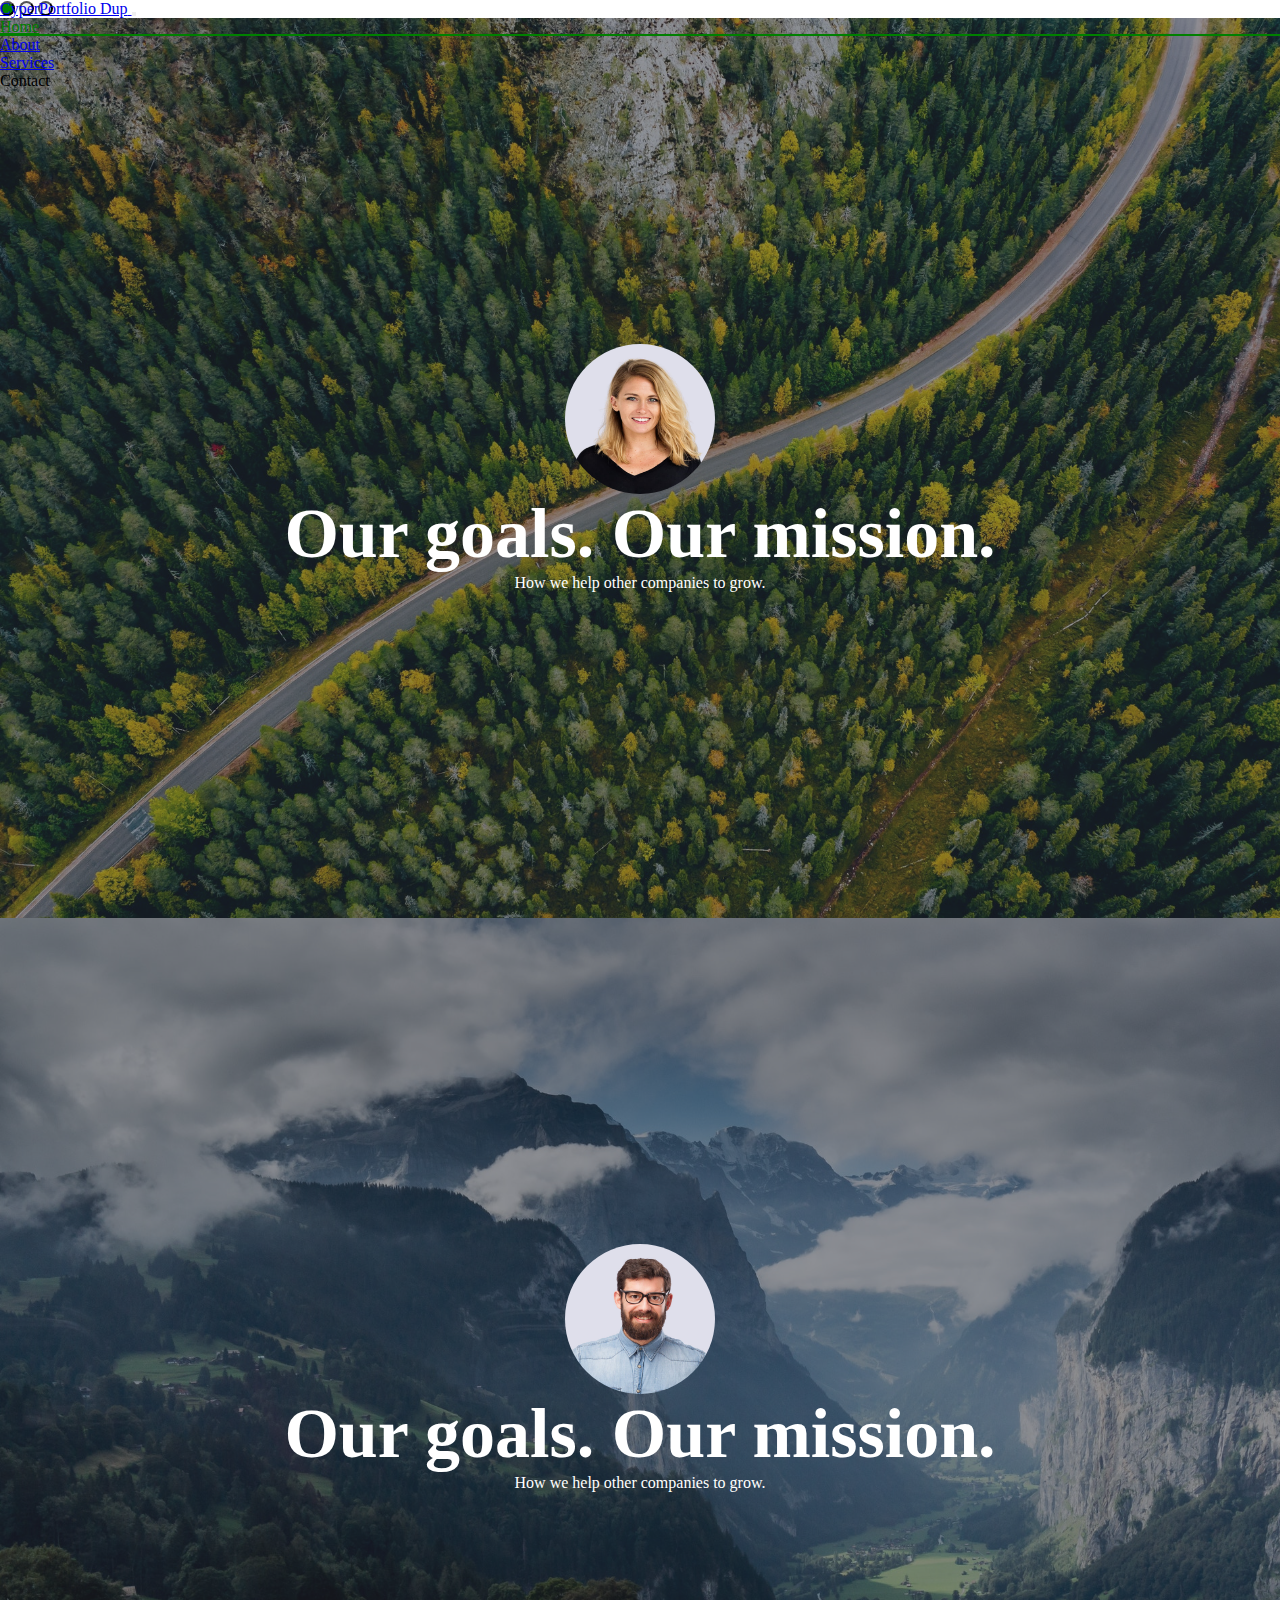
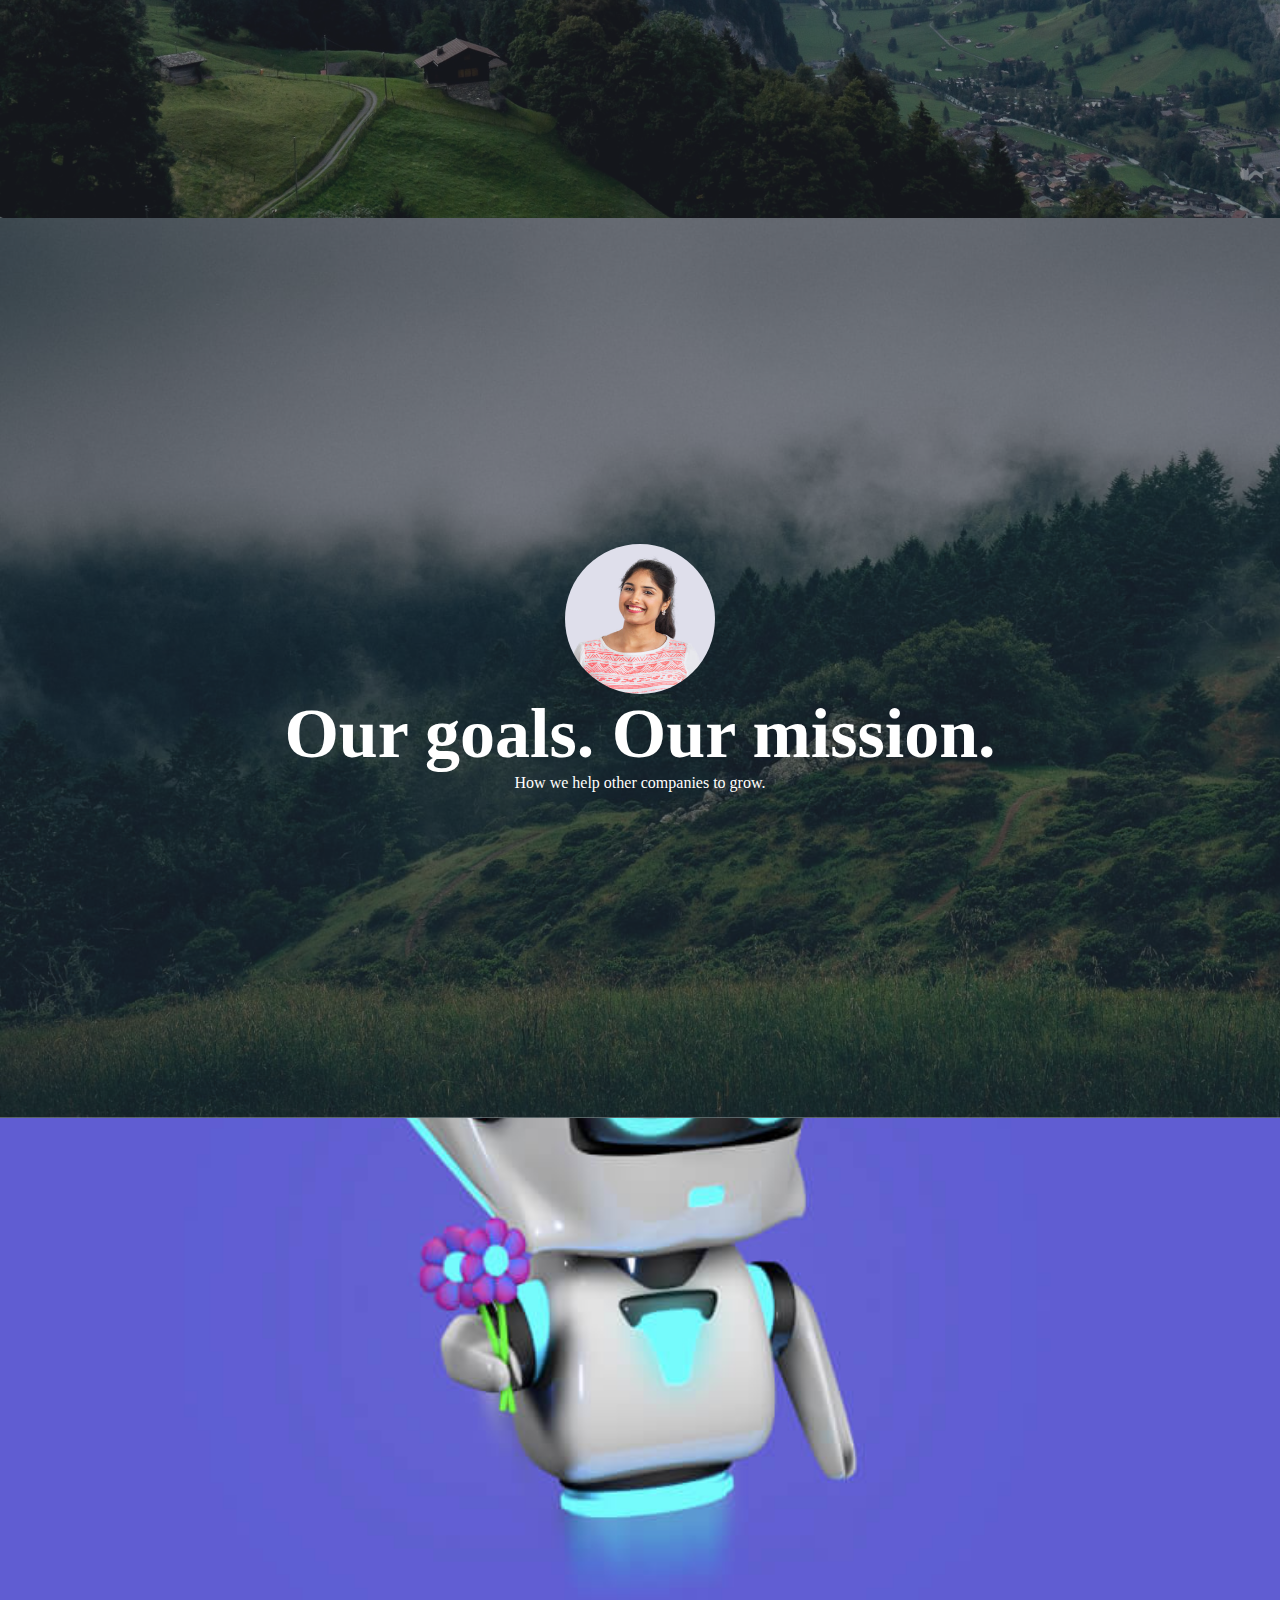
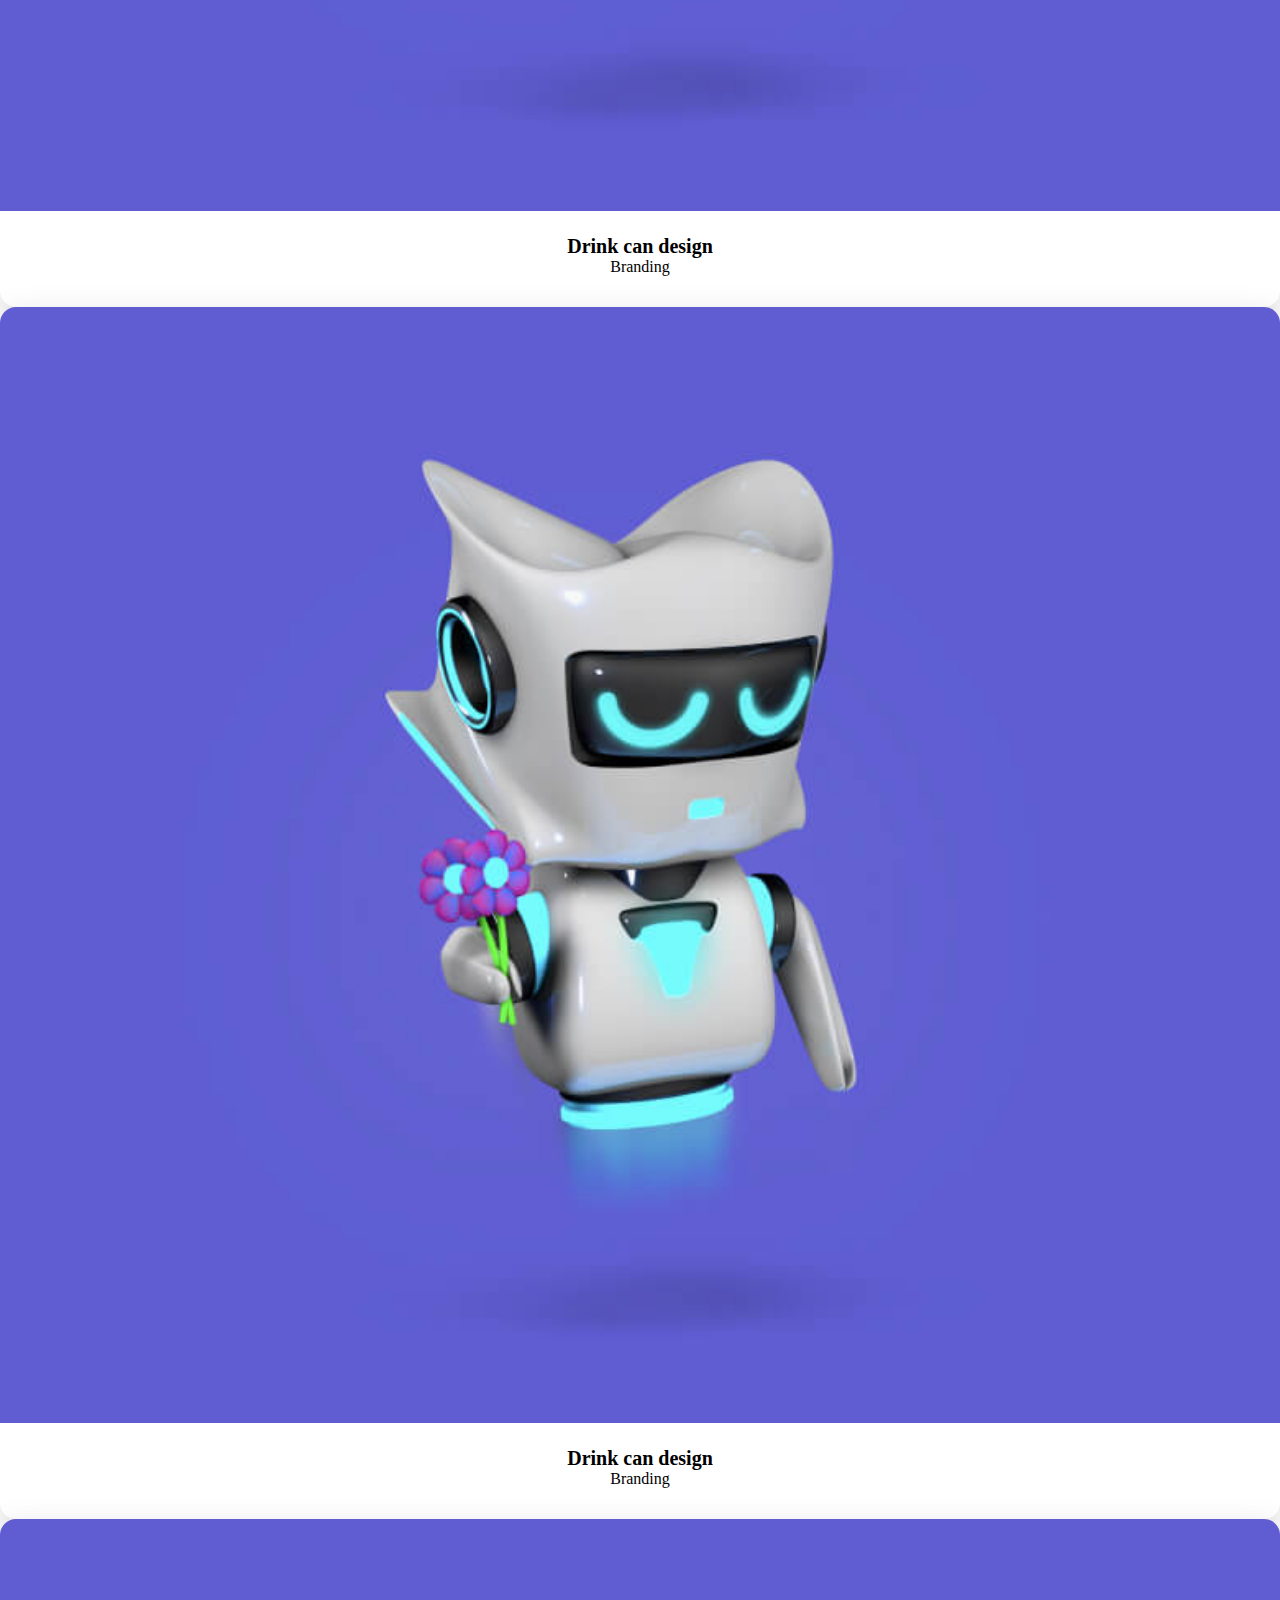
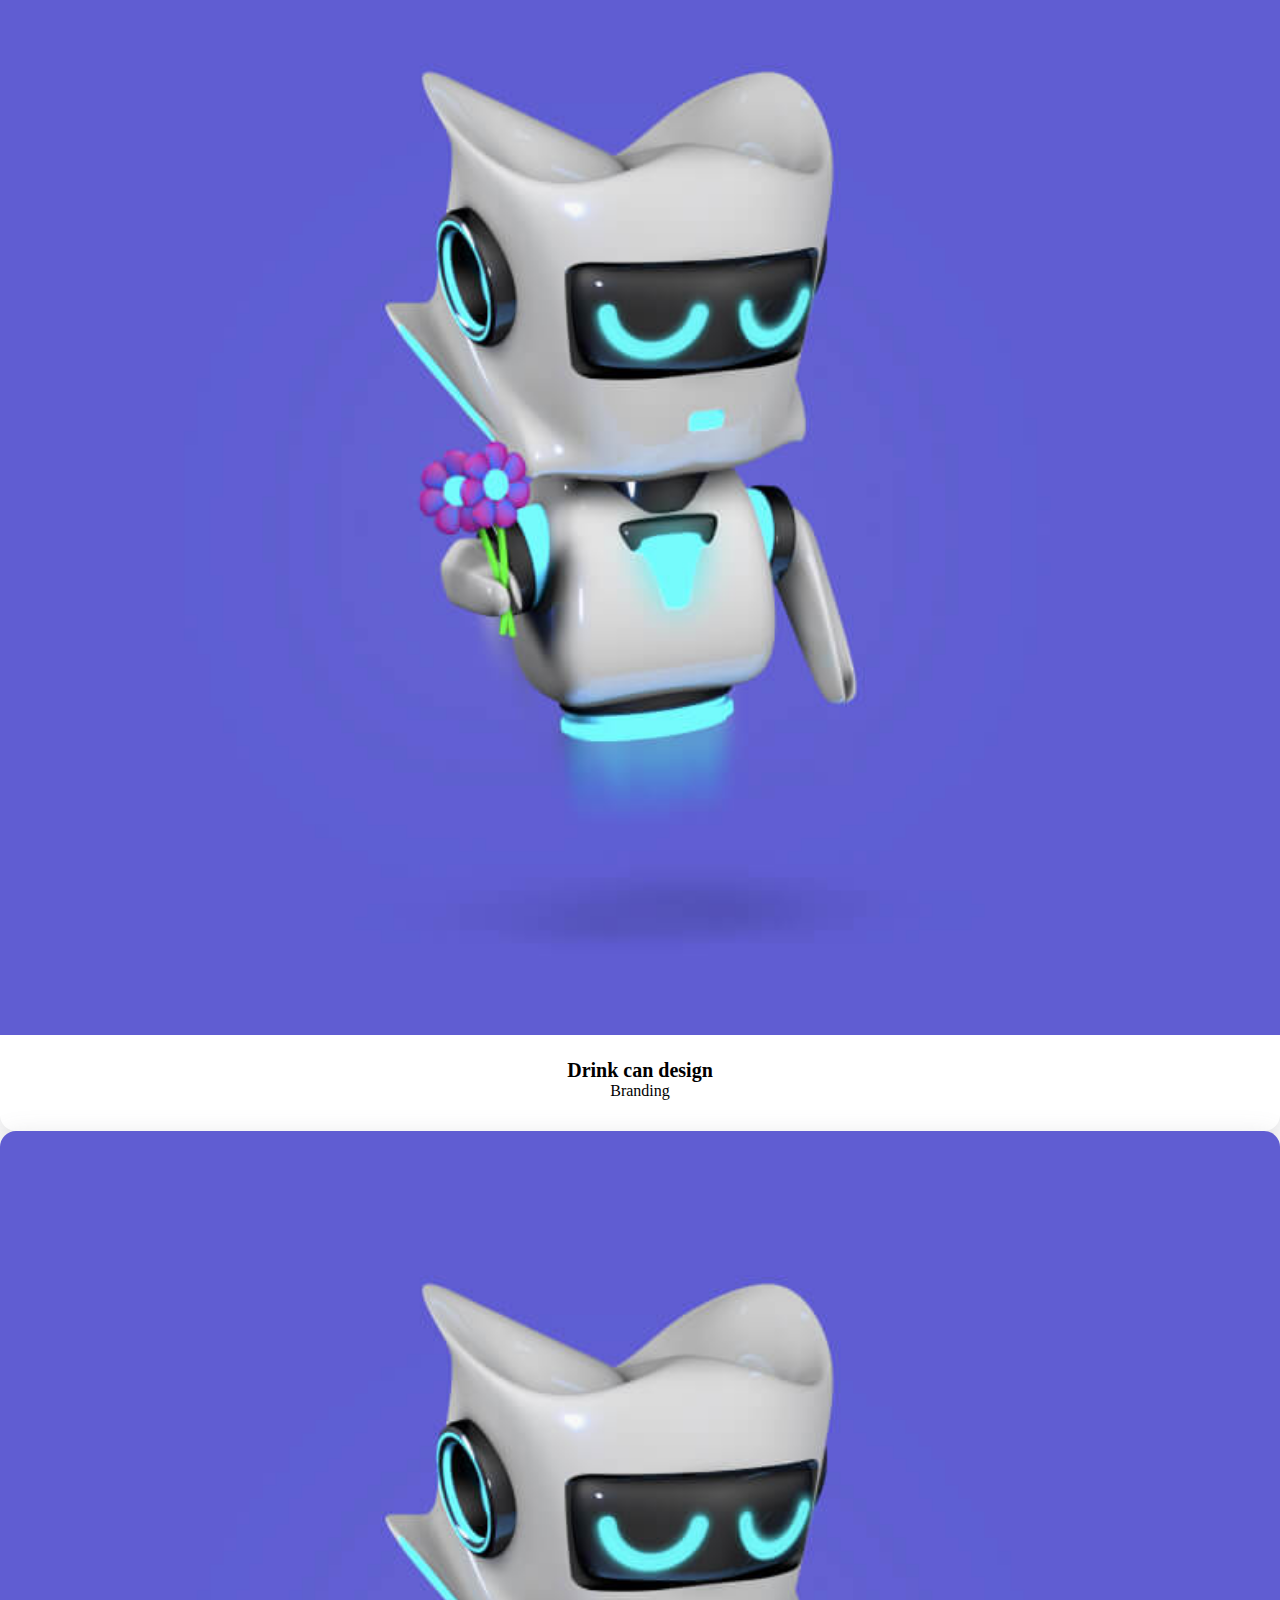
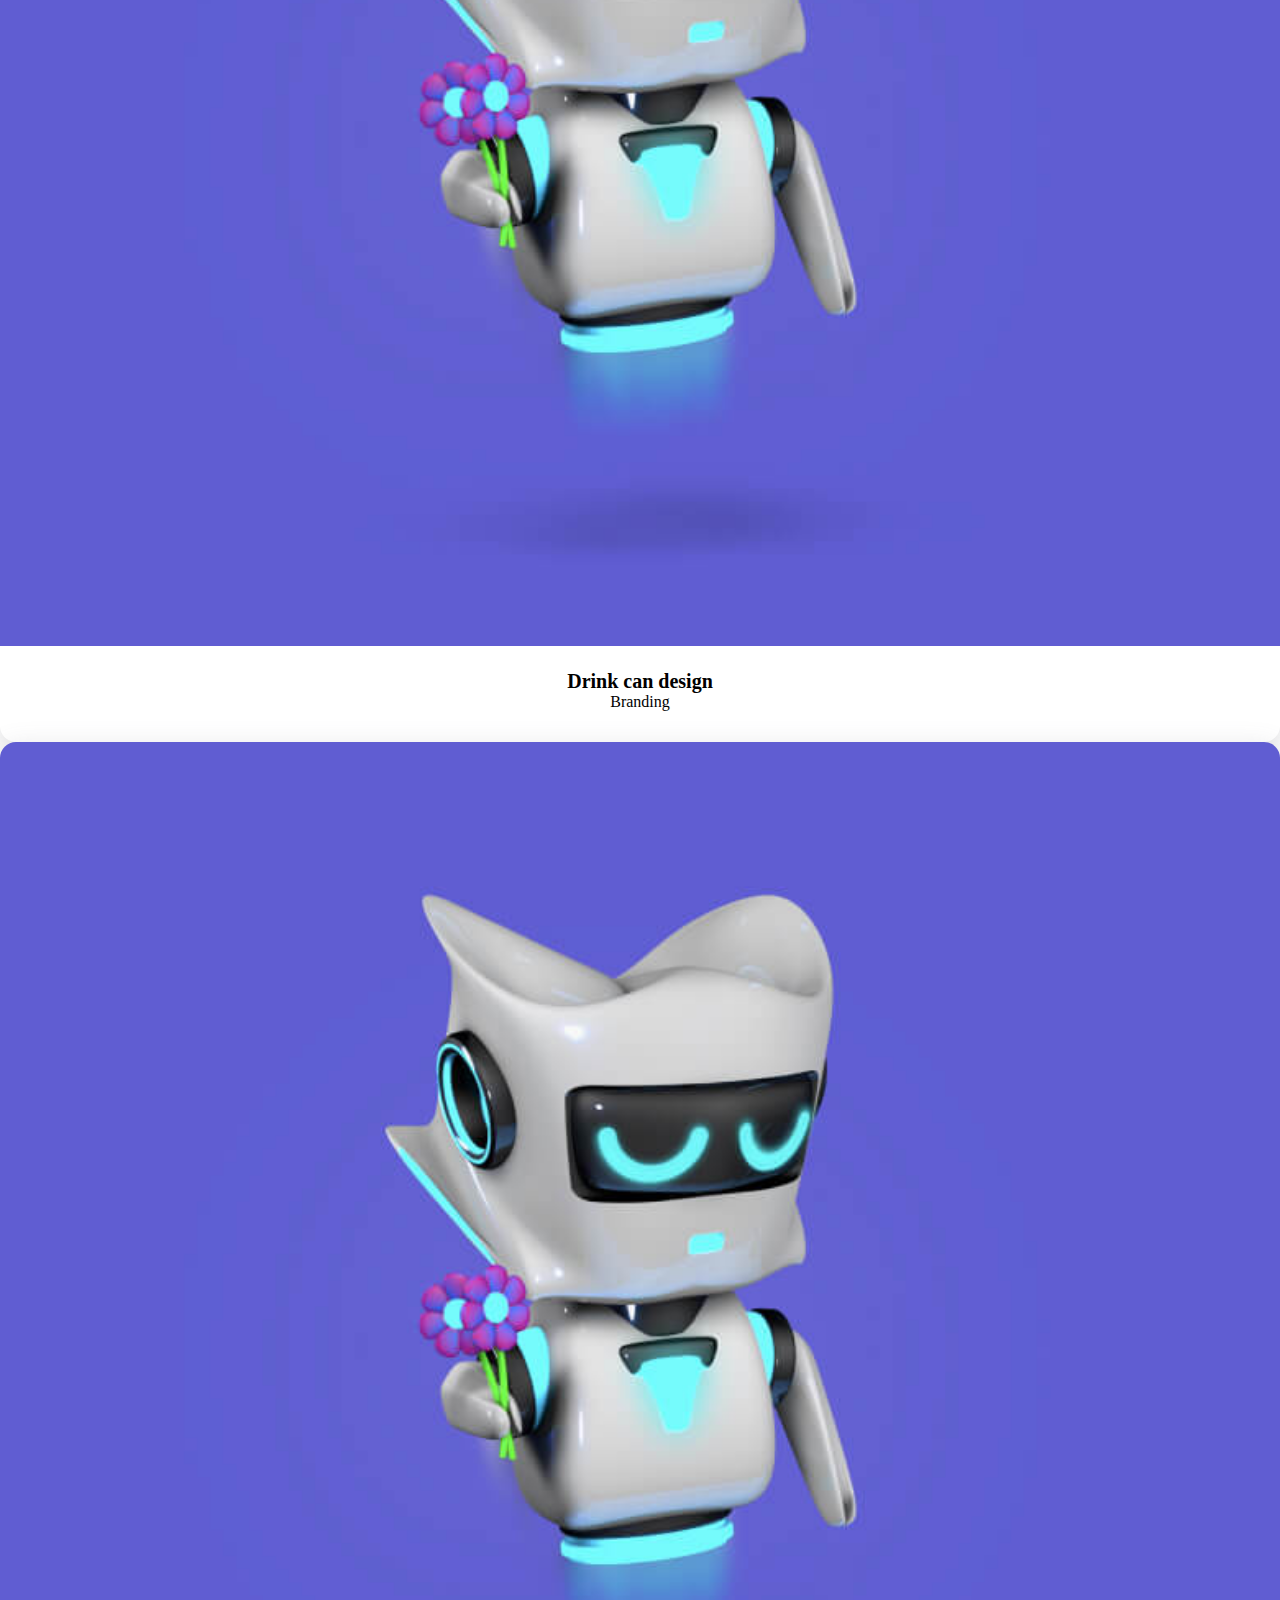
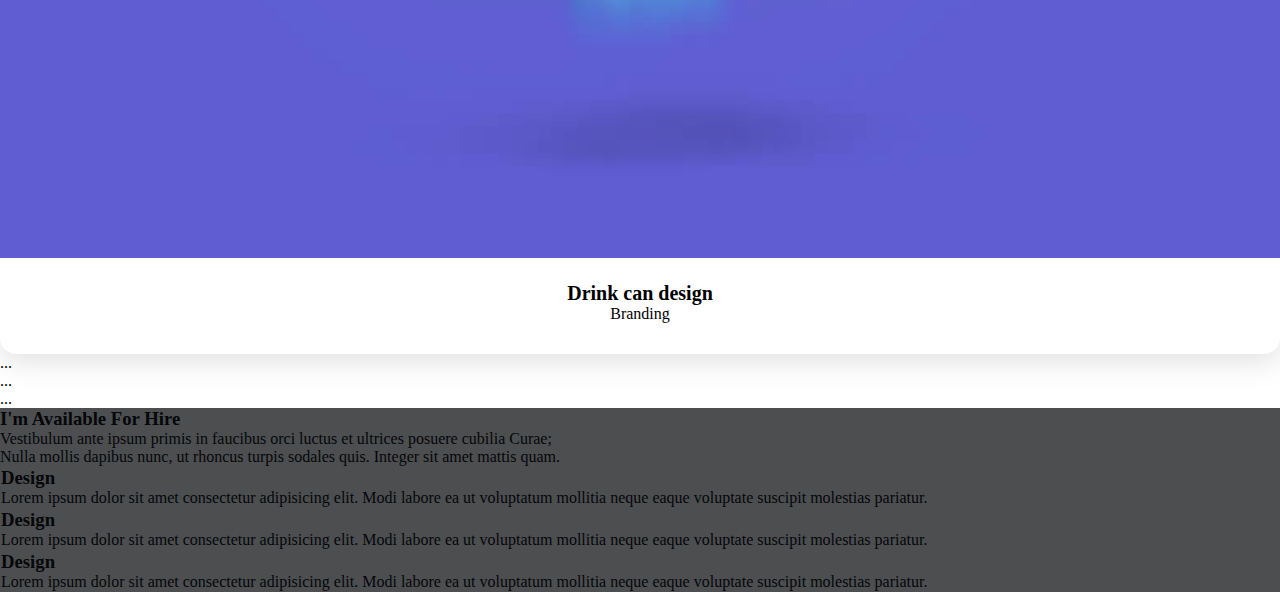
==== index.html @ fa904cb3 "testing" ====
<!doctype html>
<html lang="en">

<head>
    <title>My portfolio dup
    </title>
    <!-- Required meta tags -->
    <meta charset="utf-8">
    <meta name="viewport" content="width=device-width, initial-scale=1, shrink-to-fit=no">

    <link rel="shortcut icon" href="./img/g2.jpg" type="image/x-icon">

    <!-- Bootstrap CSS v5.2.1 -->
    <link href="https://cdn.jsdelivr.net/npm/bootstrap@5.2.1/dist/css/bootstrap.min.css" rel="stylesheet"
        integrity="sha384-iYQeCzEYFbKjA/T2uDLTpkwGzCiq6soy8tYaI1GyVh/UjpbCx/TYkiZhlZB6+fzT" crossorigin="anonymous">

    <!-- Fontawsome: fa -->
    <link rel="stylesheet" href="https://cdnjs.cloudflare.com/ajax/libs/font-awesome/6.4.0/css/all.min.css"
        integrity="sha512-iecdLmaskl7CVkqkXNQ/ZH/XLlvWZOJyj7Yy7tcenmpD1ypASozpmT/E0iPtmFIB46ZmdtAc9eNBvH0H/ZpiBw=="
        crossorigin="anonymous" referrerpolicy="no-referrer" />

    <!-- Animate css -->
    <link rel="stylesheet" href="https://cdnjs.cloudflare.com/ajax/libs/animate.css/4.1.1/animate.min.css" />

    <!-- Main css -->
    <link rel="stylesheet" href="./css/style.css">




</head>

<body>
    <header class="text-light">
        <!-- place navbar here -->
        <div class="container">
            <nav class="navbar navbar-expand-lg d-flex bg-body-tertiary">
                <div class="container-fluid">
                    <a class="navbar-brand fs-2" href="#">
                        <i class="fa-solid fa-dice-d20 text-success fs-1"></i>
                        <span class="text-light">CyperPortfolio Dup</span>
                    </a>
                    <button class="navbar-toggler" type="button" data-bs-toggle="collapse" data-bs-target="#navbarNav"
                        aria-controls="navbarNav" aria-expanded="false" aria-label="Toggle navigation">
                        <i class="fa-solid fa-bars text-white"></i>
                    </button>
                    <div class="collapse navbar-collapse justify-content-end" id="navbarNav">
                        <ul class="navbar-nav">
                            <li class="nav-item me-3 ">
                                <a class="nav-link text-light  active" aria-current="page" href="#">Home</a>
                            </li>
                            <li class="nav-item me-3 ">
                                <a class="nav-link text-light" href="#">About</a>
                            </li>
                            <li class="nav-item me-3 ">
                                <a class="nav-link text-light" href="#">Services</a>
                            </li>
                            <li class="nav-item me-3 ">
                                <a class="nav-link text-light disabled">Contact</a>
                            </li>
                        </ul>
                    </div>
                </div>
            </nav>
        </div>
    </header>
    <main>
        <section class="cyber_carousel">
            <div id="carouselExampleIndicators" class="carousel slide carousel-fade" data-bs-ride="carousel">
                <div class="carousel-indicators">
                    <button type="button" data-bs-target="#carouselExampleIndicators" data-bs-slide-to="0"
                        class="active" aria-current="true" aria-label="Slide 1"></button>
                    <button type="button" data-bs-target="#carouselExampleIndicators" data-bs-slide-to="1"
                        aria-label="Slide 2"></button>
                    <button type="button" data-bs-target="#carouselExampleIndicators" data-bs-slide-to="2"
                        aria-label="Slide 3"></button>
                </div>
                <div class="carousel-inner">
                    <div class="carousel-item active">
                        <img src="./img/finland.jpg" class="d-block w-100" alt="...">
                        <div class="carousel_content">
                            <img src="./img/01-3.jpg" alt="">
                            <h2>Our goals. Our mission.</h2>
                            <p>How we help other companies to grow.</p>
                        </div>
                    </div>
                    <div class="carousel-item">
                        <img src="./img/mountains.jpg" class="d-block w-100" alt="...">
                        <div class="carousel_content">
                            <img src="./img/02-3.jpg" alt="">
                            <h2>Our goals. Our mission.</h2>
                            <p>How we help other companies to grow.</p>
                        </div>
                    </div>
                    <div class="carousel-item">
                        <img src="./img/mountains-1.jpg" class="d-block w-100" alt="...">
                        <div class="carousel_content">
                            <img src="./img/03-3.jpg" alt="">
                            <h2>Our goals. Our mission.</h2>
                            <p>How we help other companies to grow.</p>
                        </div>
                    </div>
                </div>
                <!-- <button class="carousel-control-prev" type="button" data-bs-target="#carouselExampleIndicators"
                    data-bs-slide="prev">
                    <span class="carousel-control-prev-icon" aria-hidden="true"></span>
                    <span class="visually-hidden">Previous</span>
                </button>
                <button class="carousel-control-next" type="button" data-bs-target="#carouselExampleIndicators"
                    data-bs-slide="next">
                    <span class="carousel-control-next-icon" aria-hidden="true"></span>
                    <span class="visually-hidden">Next</span>
                </button> -->
            </div>
        </section>

        <section class="cyber_project py-5">
            <div class="container">
                <div class="project_title text-center">
                    <h2 class="fw-bold">I Love What I Do
                    </h2>
                    <p>Vestibulum ante ipsum primis in faucibus orci luctus et ultrices posuere
                        cubilia Curae; Nulla
                        mollis
                        dapibus nunc, ut rhoncus turpis sodales quis. Integer sit amet mattis quam.Vestibulum ante ipsum
                        primis in faucibus orci luctus et ultrices posuere cubilia Curae; Nulla mollis dapibus nunc

                    </p>
                </div>
                <div class="project_content">
                    <ul class="nav nav-tabs" id="myTab" role="tablist">
                        <li class="nav-item" role="presentation">
                            <button class="nav-link active" id="home-tab" data-bs-toggle="tab"
                                data-bs-target="#home-tab-pane" type="button" role="tab" aria-controls="home-tab-pane"
                                aria-selected="true">All Projects</button>
                        </li>
                        <li class="nav-item" role="presentation">
                            <button class="nav-link" id="profile-tab" data-bs-toggle="tab"
                                data-bs-target="#profile-tab-pane" type="button" role="tab"
                                aria-controls="profile-tab-pane" aria-selected="false">Illustration</button>
                        </li>
                        <li class="nav-item" role="presentation">
                            <button class="nav-link" id="contact-tab" data-bs-toggle="tab"
                                data-bs-target="#contact-tab-pane" type="button" role="tab"
                                aria-controls="contact-tab-pane" aria-selected="false">Photography</button>
                        </li>
                        <li class="nav-item" role="presentation">
                            <button class="nav-link" id="disabled-tab" data-bs-toggle="tab"
                                data-bs-target="#disabled-tab-pane" type="button" role="tab"
                                aria-controls="disabled-tab-pane" aria-selected="false">Website</button>
                        </li>
                    </ul>
                    <div class="tab-content" id="myTabContent">
                        <div class="tab-pane fade show active" id="home-tab-pane" role="tabpanel"
                            aria-labelledby="home-tab" tabindex="0">
                            <div class="row g-5">
                                <div class="col-12 col-md-6 col-xl-4">
                                    <div class="project_item
                                    "><img src="./img/g1.jpg" alt="">
                                        <div class="project_text">
                                            <h3>Drink can design</h3>
                                            <p>Branding</p>
                                        </div>
                                    </div>
                                </div>
                                <div class="col-12 col-md-6 col-xl-4">
                                    <div class="project_item
                                    "><img src="./img/g1.jpg" alt="">
                                        <div class="project_text">
                                            <h3>Drink can design</h3>
                                            <p>Branding</p>
                                        </div>
                                    </div>
                                </div>
                                <div class="col-12 col-md-6 col-xl-4">
                                    <div class="project_item
                                    "><img src="./img/g1.jpg" alt="">
                                        <div class="project_text">
                                            <h3>Drink can design</h3>
                                            <p>Branding</p>
                                        </div>
                                    </div>
                                </div>
                                <div class="col-12 col-md-6 col-xl-4">
                                    <div class="project_item
                                    "><img src="./img/g1.jpg" alt="">
                                        <div class="project_text">
                                            <h3>Drink can design</h3>
                                            <p>Branding</p>
                                        </div>
                                    </div>
                                </div>
                                <div class="col-12 col-md-6 col-xl-4">
                                    <div class="project_item
                                    "><img src="./img/g1.jpg" alt="">
                                        <div class="project_text">
                                            <h3>Drink can design</h3>
                                            <p>Branding</p>
                                        </div>
                                    </div>
                                </div>
                                <div class="col-12 col-md-6 col-xl-4">
                                    <div class="project_item
                                    "><img src="./img/g1.jpg" alt="">
                                        <div class="project_text">
                                            <h3>Drink can design</h3>
                                            <p>Branding</p>
                                        </div>
                                    </div>
                                </div>
                            </div>
                        </div>
                        <div class="tab-pane fade" id="profile-tab-pane" role="tabpanel" aria-labelledby="profile-tab"
                            tabindex="0">...</div>
                        <div class="tab-pane fade" id="contact-tab-pane" role="tabpanel" aria-labelledby="contact-tab"
                            tabindex="0">...</div>
                        <div class="tab-pane fade" id="disabled-tab-pane" role="tabpanel" aria-labelledby="disabled-tab"
                            tabindex="0">...</div>
                    </div>
                </div>
            </div>

        </section>

        <section class="available py-5">
            <div class="overlay"></div>
            <div class="container position-relative">
                <!-- title -->
                <div class="available_title text-center text-white">
                    <h3>I'm Available For Hire
                    </h3>
                    <p>Vestibulum ante ipsum primis in faucibus orci luctus et ultrices posuere cubilia Curae; <br>Nulla
                        mollis dapibus nunc, ut rhoncus turpis sodales quis. Integer sit amet mattis quam.
                    </p>
                </div>
                <!-- contnet -->
                <div class="available_content">
                    <div class="row g-4">
                        <!-- item -->
                        <div class="col-12 col-xl-4">
                            <div class="avai_item text-white text-center px-4 py-5 rounded-3">
                                <i class="fa-solid fa-paintbrush text-success fs-1"></i>
                                <h3 class="my-3">Design</h3>
                                <p>Lorem ipsum dolor sit amet consectetur adipisicing elit. Modi labore ea ut voluptatum
                                    mollitia neque eaque voluptate suscipit molestias pariatur.</p>
                            </div>
                        </div>
                        <div class="col-12 col-xl-4">
                            <div class="avai_item text-white text-center px-4 py-5 rounded-3">
                                <i class="fa-solid fa-paintbrush text-success fs-1"></i>
                                <h3 class="my-3">Design</h3>
                                <p>Lorem ipsum dolor sit amet consectetur adipisicing elit. Modi labore ea ut voluptatum
                                    mollitia neque eaque voluptate suscipit molestias pariatur.</p>
                            </div>
                        </div>
                        <div class="col-12 col-xl-4">
                            <div class="avai_item text-white text-center px-4 py-5 rounded-3">
                                <i class="fa-solid fa-paintbrush text-success fs-1"></i>
                                <h3 class="my-3">Design</h3>
                                <p>Lorem ipsum dolor sit amet consectetur adipisicing elit. Modi labore ea ut voluptatum
                                    mollitia neque eaque voluptate suscipit molestias pariatur.</p>
                            </div>
                        </div>
                    </div>
                </div>

            </div>
        </section>
    </main>
    <footer>
        <!-- place footer here -->
    </footer>
    <!-- Bootstrap JavaScript Libraries -->
    <script src="https://cdn.jsdelivr.net/npm/@popperjs/core@2.11.6/dist/umd/popper.min.js"
        integrity="sha384-oBqDVmMz9ATKxIep9tiCxS/Z9fNfEXiDAYTujMAeBAsjFuCZSmKbSSUnQlmh/jp3" crossorigin="anonymous">
        </script>

    <script src="https://cdn.jsdelivr.net/npm/bootstrap@5.2.1/dist/js/bootstrap.min.js"
        integrity="sha384-7VPbUDkoPSGFnVtYi0QogXtr74QeVeeIs99Qfg5YCF+TidwNdjvaKZX19NZ/e6oz" crossorigin="anonymous">
        </script>

    <!-- wowjs -->
    <script src="https://cdnjs.cloudflare.com/ajax/libs/wow/1.1.2/wow.min.js"
        integrity="sha512-Eak/29OTpb36LLo2r47IpVzPBLXnAMPAVypbSZiZ4Qkf8p/7S/XRG5xp7OKWPPYfJT6metI+IORkR5G8F900+g=="
        crossorigin="anonymous" referrerpolicy="no-referrer"></script>
    <script>
        new WOW().init();
    </script>
</body>

</html>
---- css/style.css ----
*{
    margin: 0;
    padding: 0;
    box-sizing: border-box;
}

/* Header css */
header {
    position: absolute;
    top: 0;
    left: 0;
    z-index: 999;
    width: 100%;
}


header nav .nav-link.active{
    color: green !important;
}

header nav .nav-item {
    position: relative;
}

header nav .nav-item::before{
    content: "";
    position: absolute;
    height: 2px;
    width: 0;
    background-color: green;
    bottom: 0;
    left: 0;
}

header nav .nav-item .nav-link{
    transition: all 0.5s;
}

header nav .nav-item:first-child::before{
    width: 100%;
}

header nav .nav-item:hover::before{
    width: 100%;
}

header nav .nav-item:hover .nav-link{
    color: green !important;
}

/* Main css */

/* Cyber carousel css */

.cyber_carousel .carousel-inner{
    height: 100vh;
}

.cyber_carousel .carousel-item{
    height: 100%;
}

.cyber_carousel .carousel-inner img{
    /* filter: brightness(0.8) grayscale(20%); */
    /* width: 100%; */
    height: 100%;
}

.cyber_carousel .carousel-inner h2{
    font-size: 70px;
}

.cyber_carousel .carousel-item{
    position: relative;
    
}

/* .cyber_carousel .carousel-inner .carousel-item .carousel_content{
    position: absolute;
    top: 50%;
    left: 50%;
    transform: translate(-50%,-50%);
} */

.cyber_carousel .carousel-item .carousel_content{
    position: absolute;
    top: 0;
    right: 0;
    bottom: 0;
    left: 0;
    display: flex;
    justify-content: center;
    align-items: center;
    color: white;
    z-index: 10;
    /* text-align: center; */
    flex-direction: column;
    background-color: rgba(39, 43, 54, 0.5);

}

.cyber_carousel .carousel-item .carousel_content img{
    width: 150px;
    height: 150px;
    border-radius: 50%;
}


.cyber_carousel .carousel-indicators button{
    width: 15px;
    height: 15px;
    border-radius: 50%;
}

/* .cyber_carousel .carousel-indicators button:hover{
    background-color: red;
} */

.cyber_carousel .carousel-indicators button.active{
    background-color: green;
}

/* Project */
.cyber_project .project_content ul{
    justify-content: center;
    gap: 15px;
    margin-bottom: 30px;
    border: none;
}


.cyber_project .project_content .nav-item button.active{
    background-color: #35a22c;
    color: white;
    border: 1px solid #35a22c;
}

.cyber_project .project_content .nav-item button{
    border: 1px solid black;
    color: black;
    border-radius: 5px;
}

.cyber_project .project_content .project_item img{
    width: 100%;
    border-top-right-radius: 16px;
    border-top-left-radius: 16px;
}

.cyber_project .project_content .project_item{
    /* border: 1px solid black; */
    border-radius: 16px;
    box-shadow: rgba(100, 100, 111, 0.2) 0px 7px 29px 0px;
    animation: zoomIn; /* referring directly to the animation's @keyframe declaration */
    animation-duration: 3s; /* don't forget to set a duration! */
}

.cyber_project .project_content .project_item .project_text{
    text-align: center;
    padding: 20px 30px 30px 30px;
    transition: all 0.3s;
    border-bottom-right-radius: 16px;
    border-bottom-left-radius: 16px;
    border: 1px solid transparent;
    border-top: none;
}

.cyber_project .project_content .project_item:hover .project_text{
    border: 1px solid #35a22c;
    border-top: none;
}

.cyber_project .project_content .project_item h3{
    transition: all 0.3s;
    font-size: 20px;
}

.cyber_project .project_content .project_item:hover h3{
    color: #35a22c;
}

/* available css */
.available{
    background-image: url(../img/3.jpg);
    background-attachment: fixed;
    position: relative;
}

.available .overlay{
    position: absolute;
    top: 0;
    left: 0;
    bottom: 0;
    right: 0;
    background-color: rgba(7,10,12,.72);
}

.available .available_content .avai_item{
    background-color: rgba(255, 255, 255, 0.224);
    border: 1px solid transparent;
    transition: all 0.5s;
}

.available .available_content .avai_item:hover{
    background-color: black;
    border: 1px solid white;
}

@media screen and (max-width: 576px) {
    .cyber_carousel .carousel-inner h2{
        font-size: 30px;
    }
    
}

@media screen and (max-width: 992px) {
    .cyber_carousel .carousel-inner h2{
        font-size: 40px;
    }
    
}
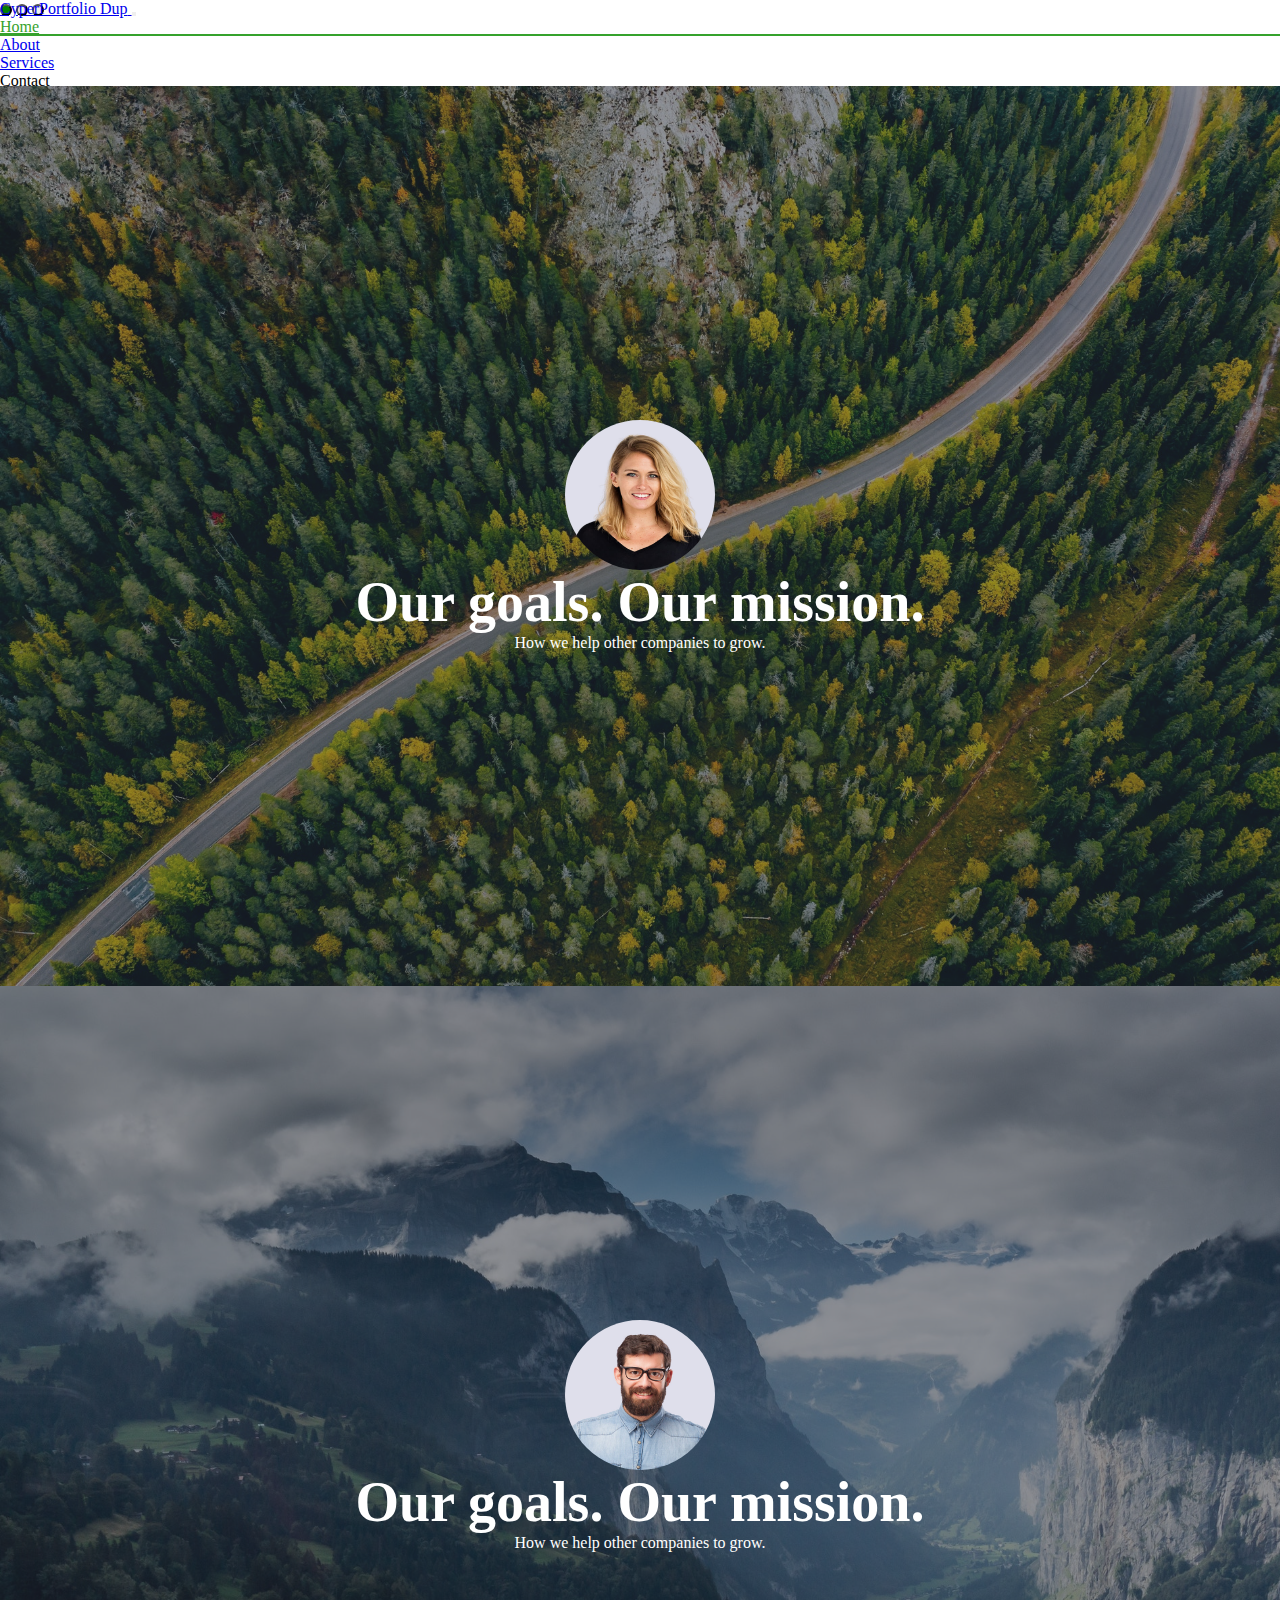
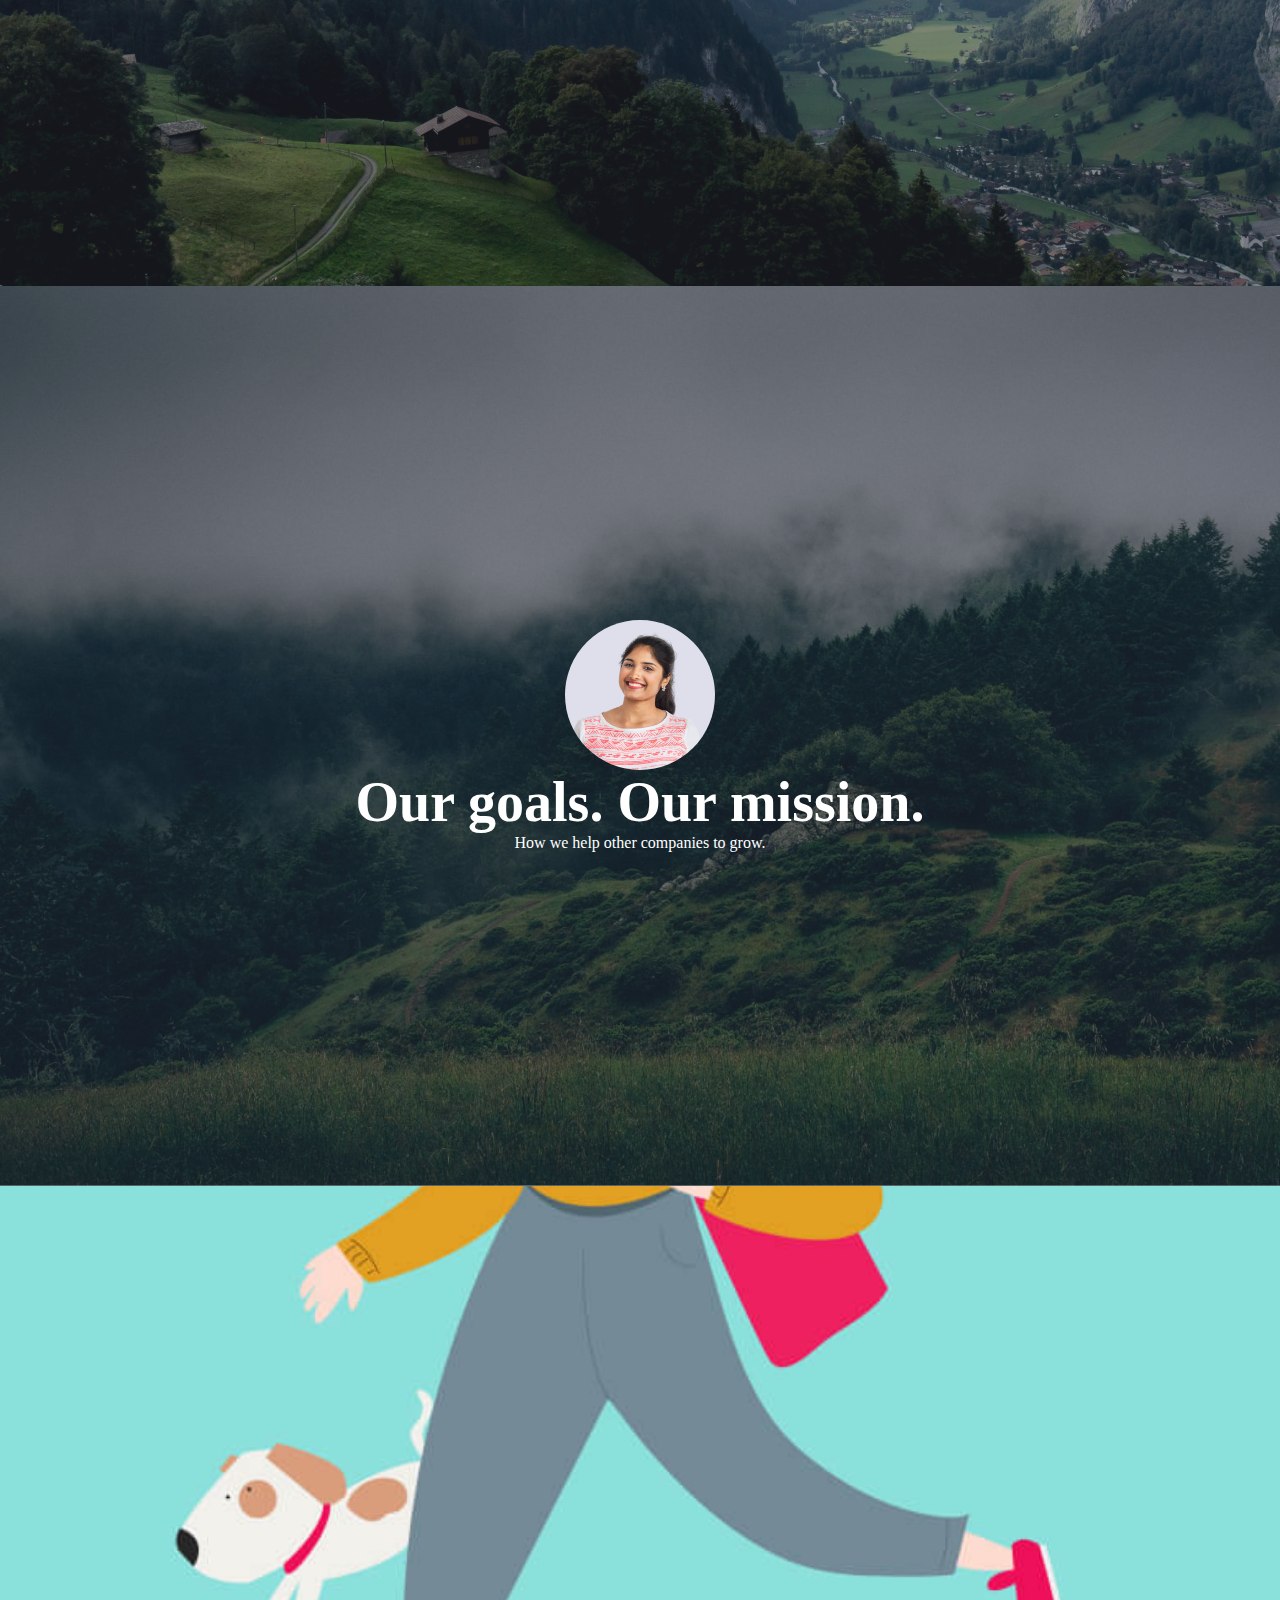
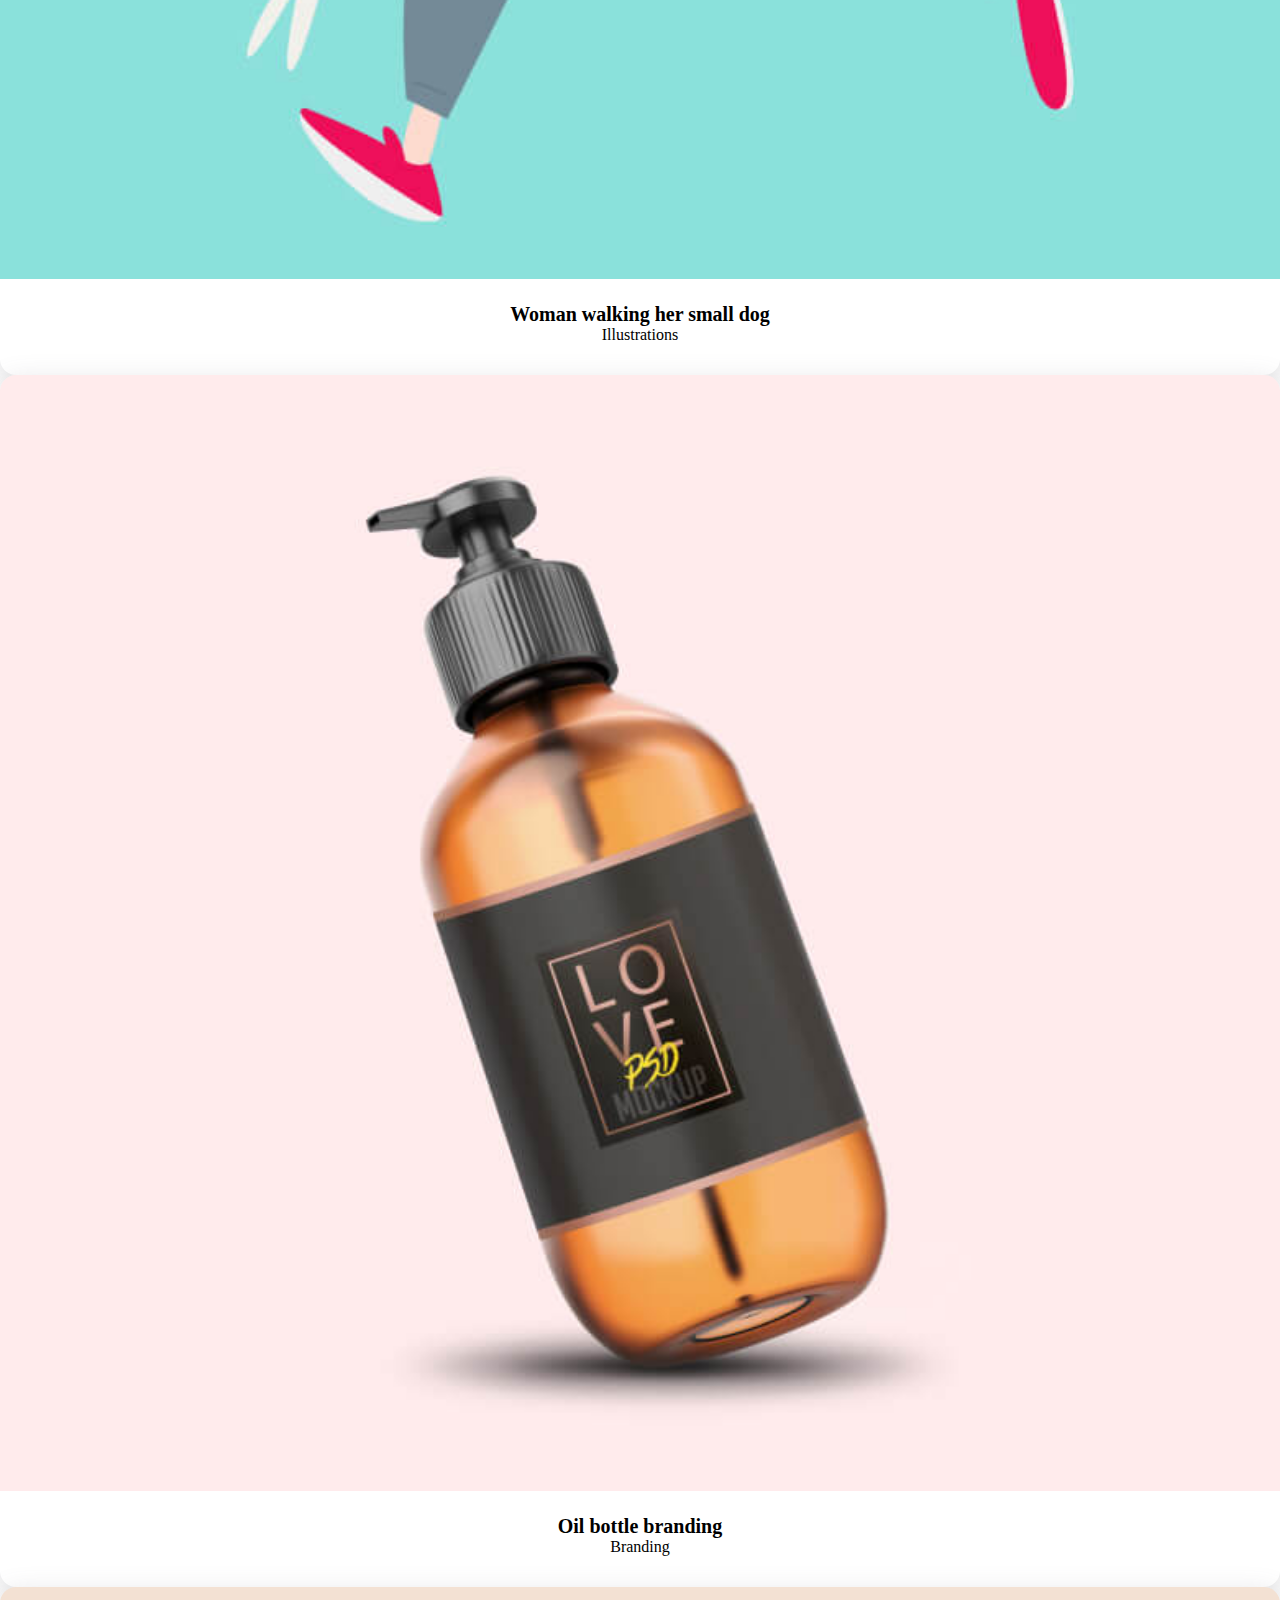
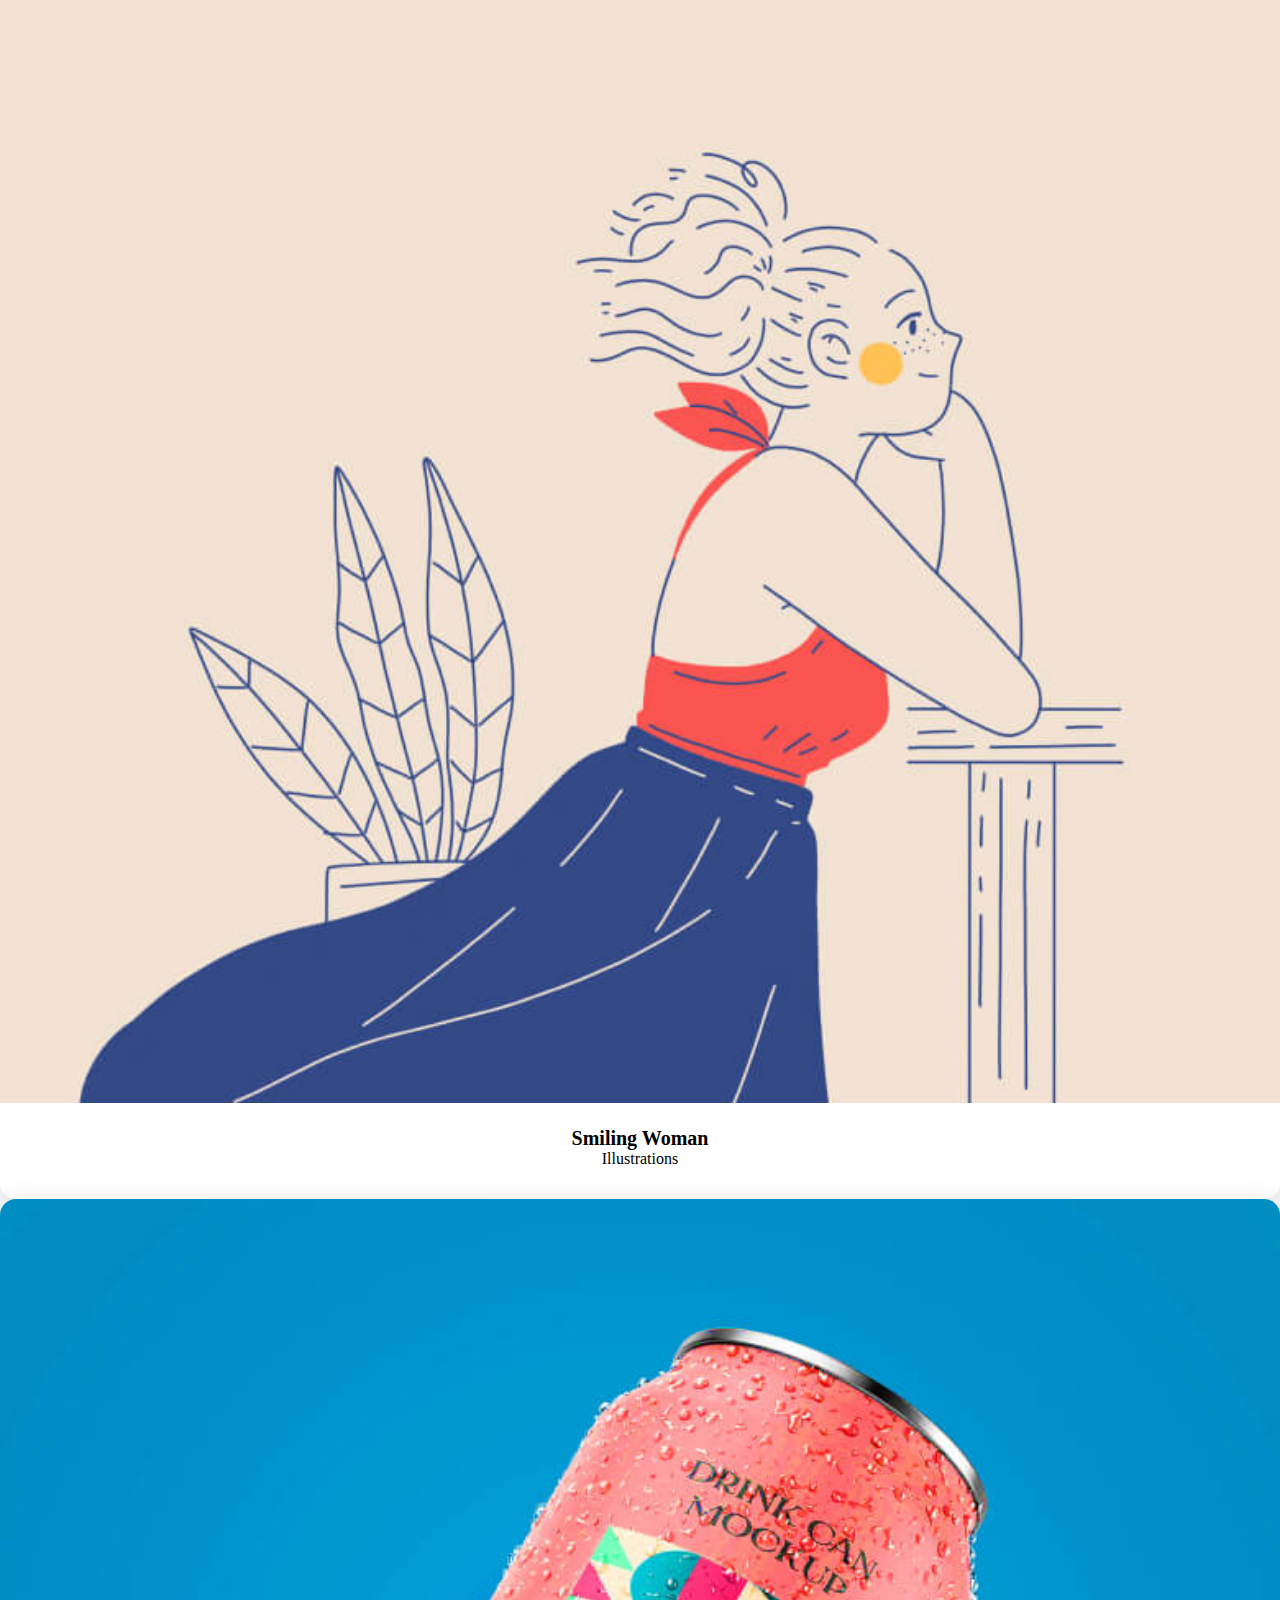
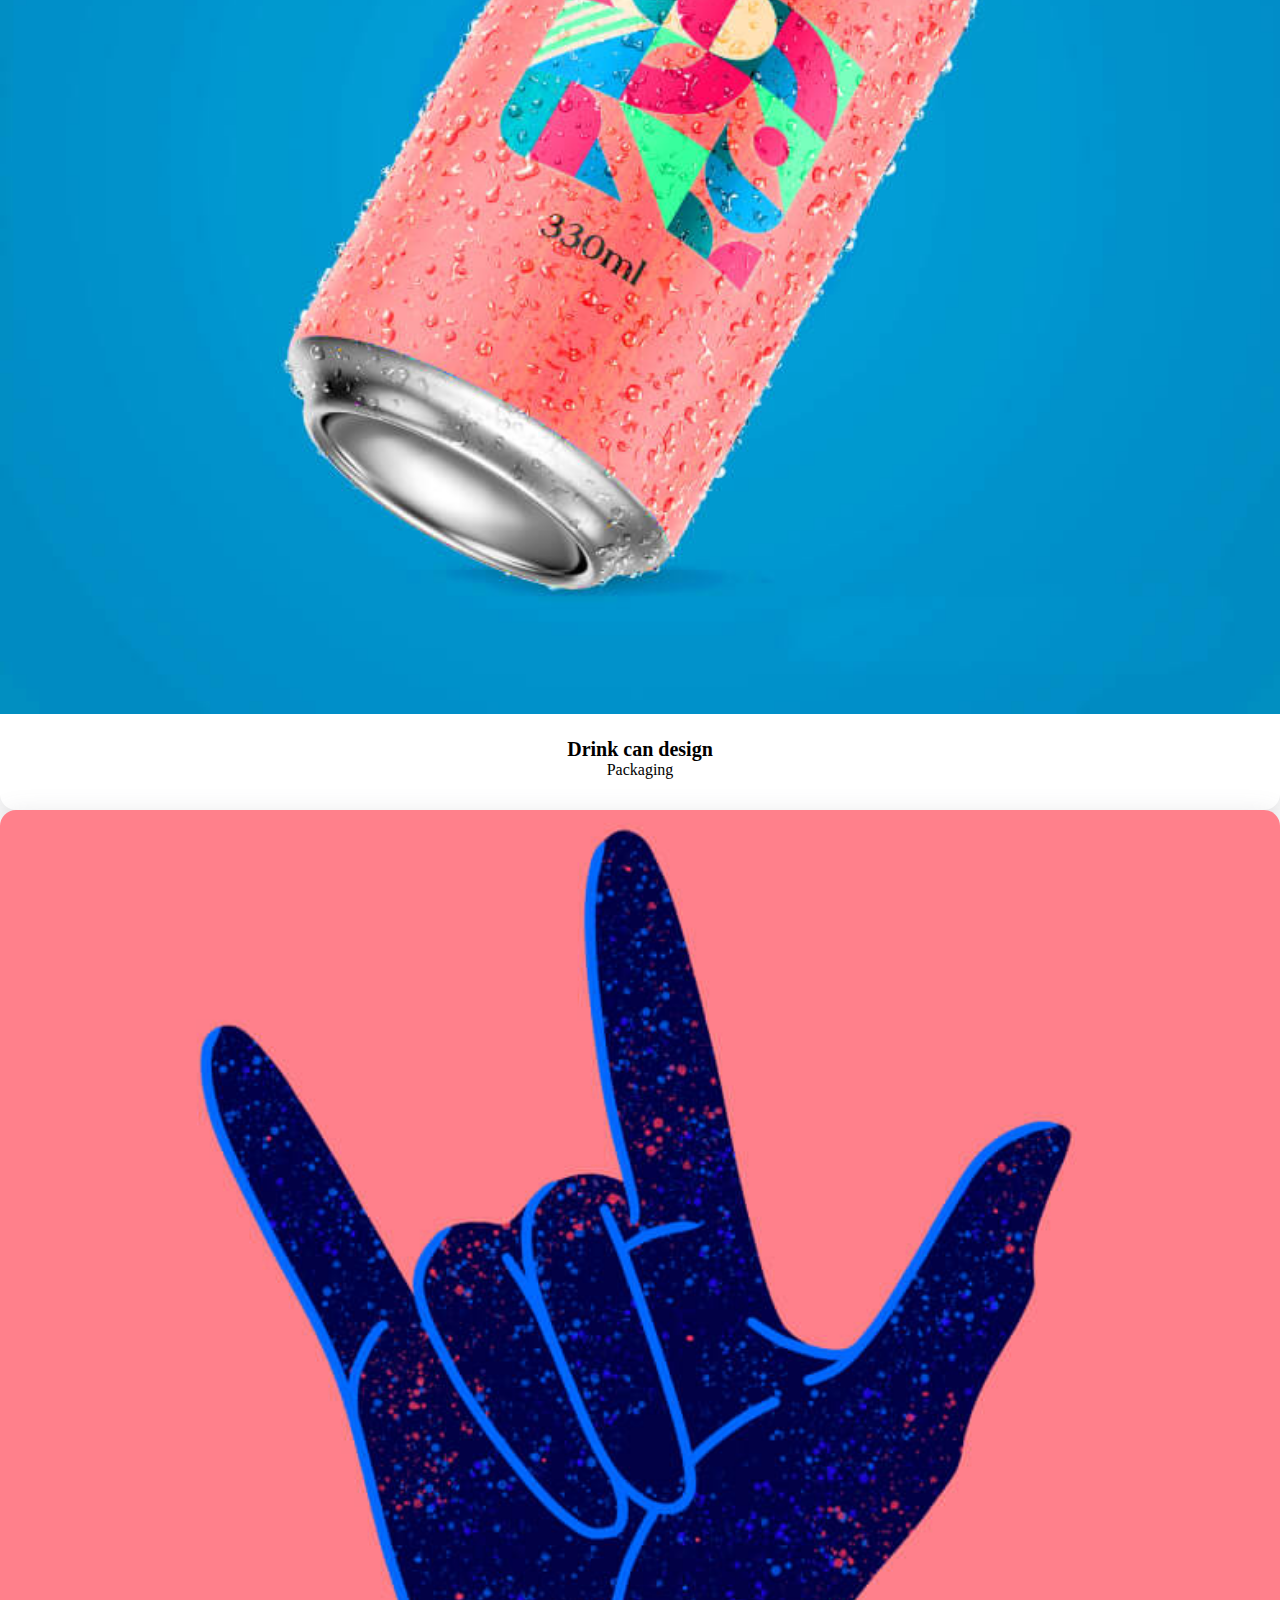
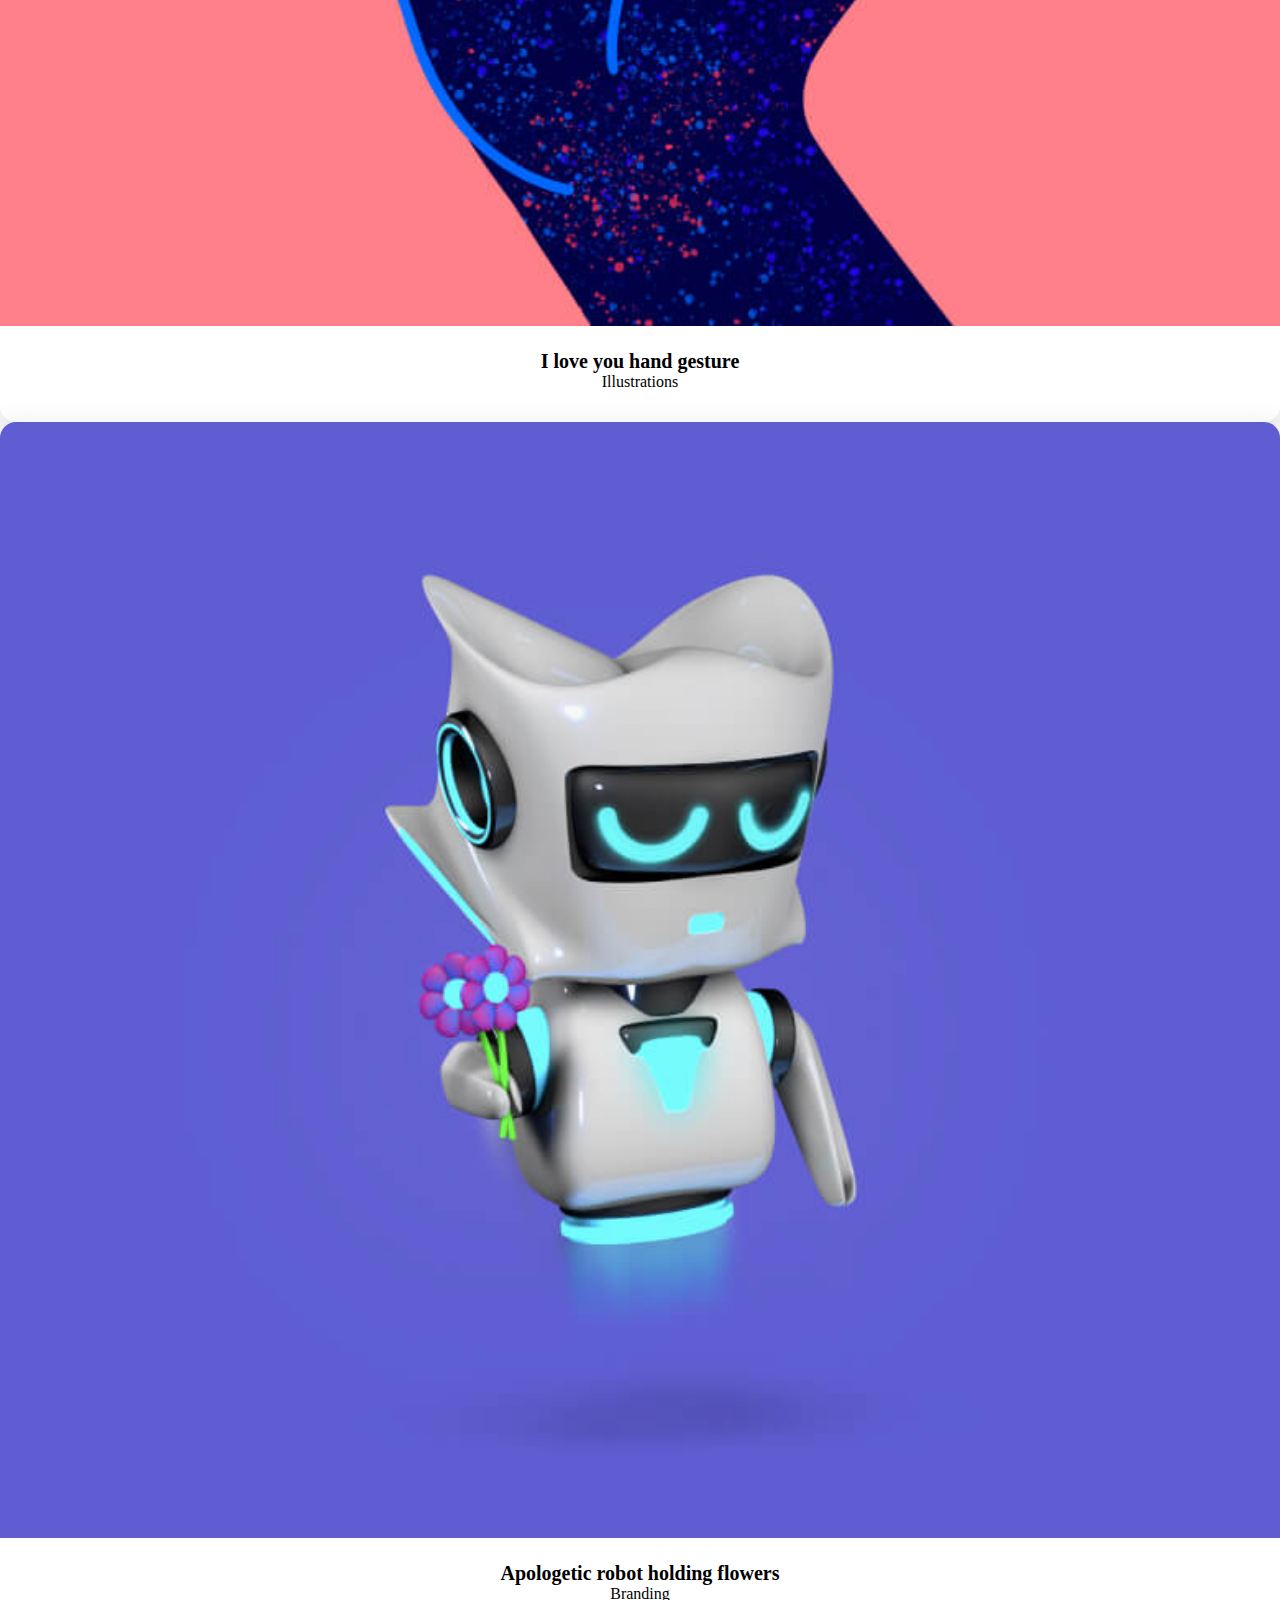
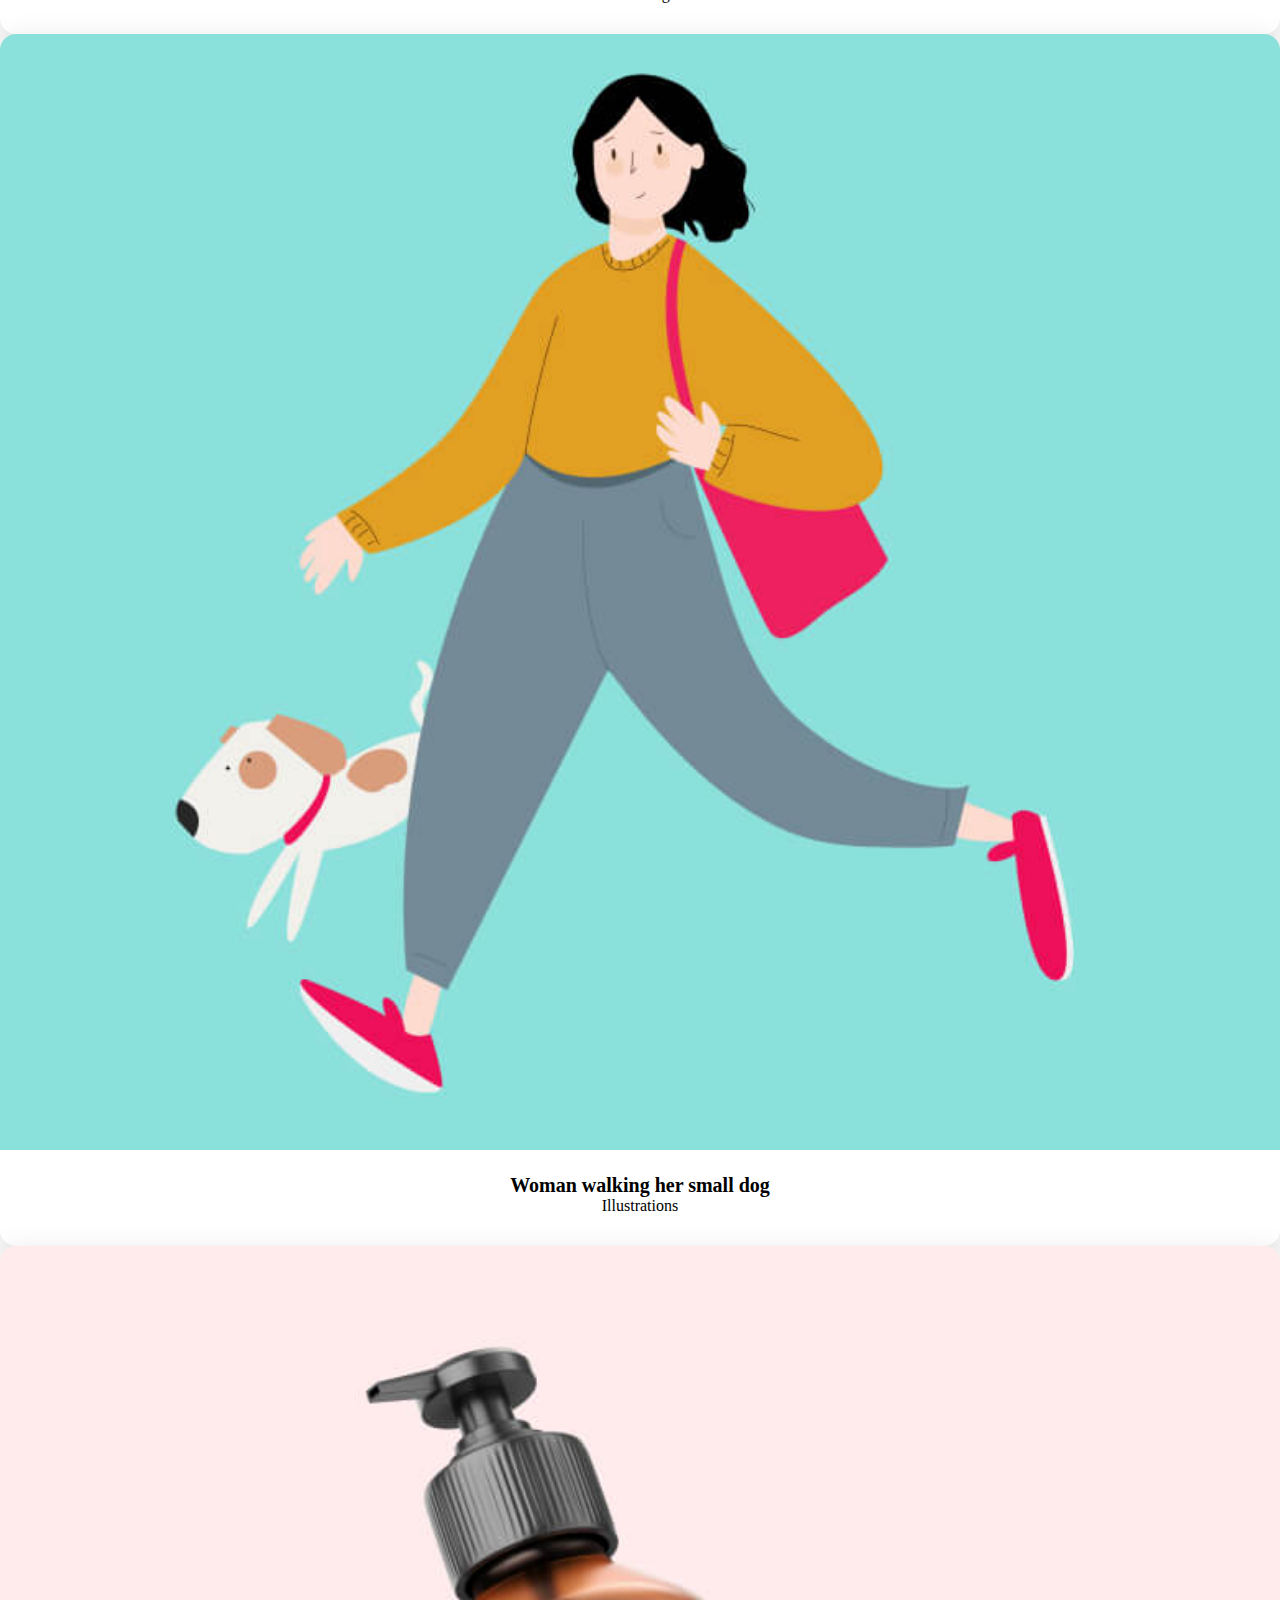
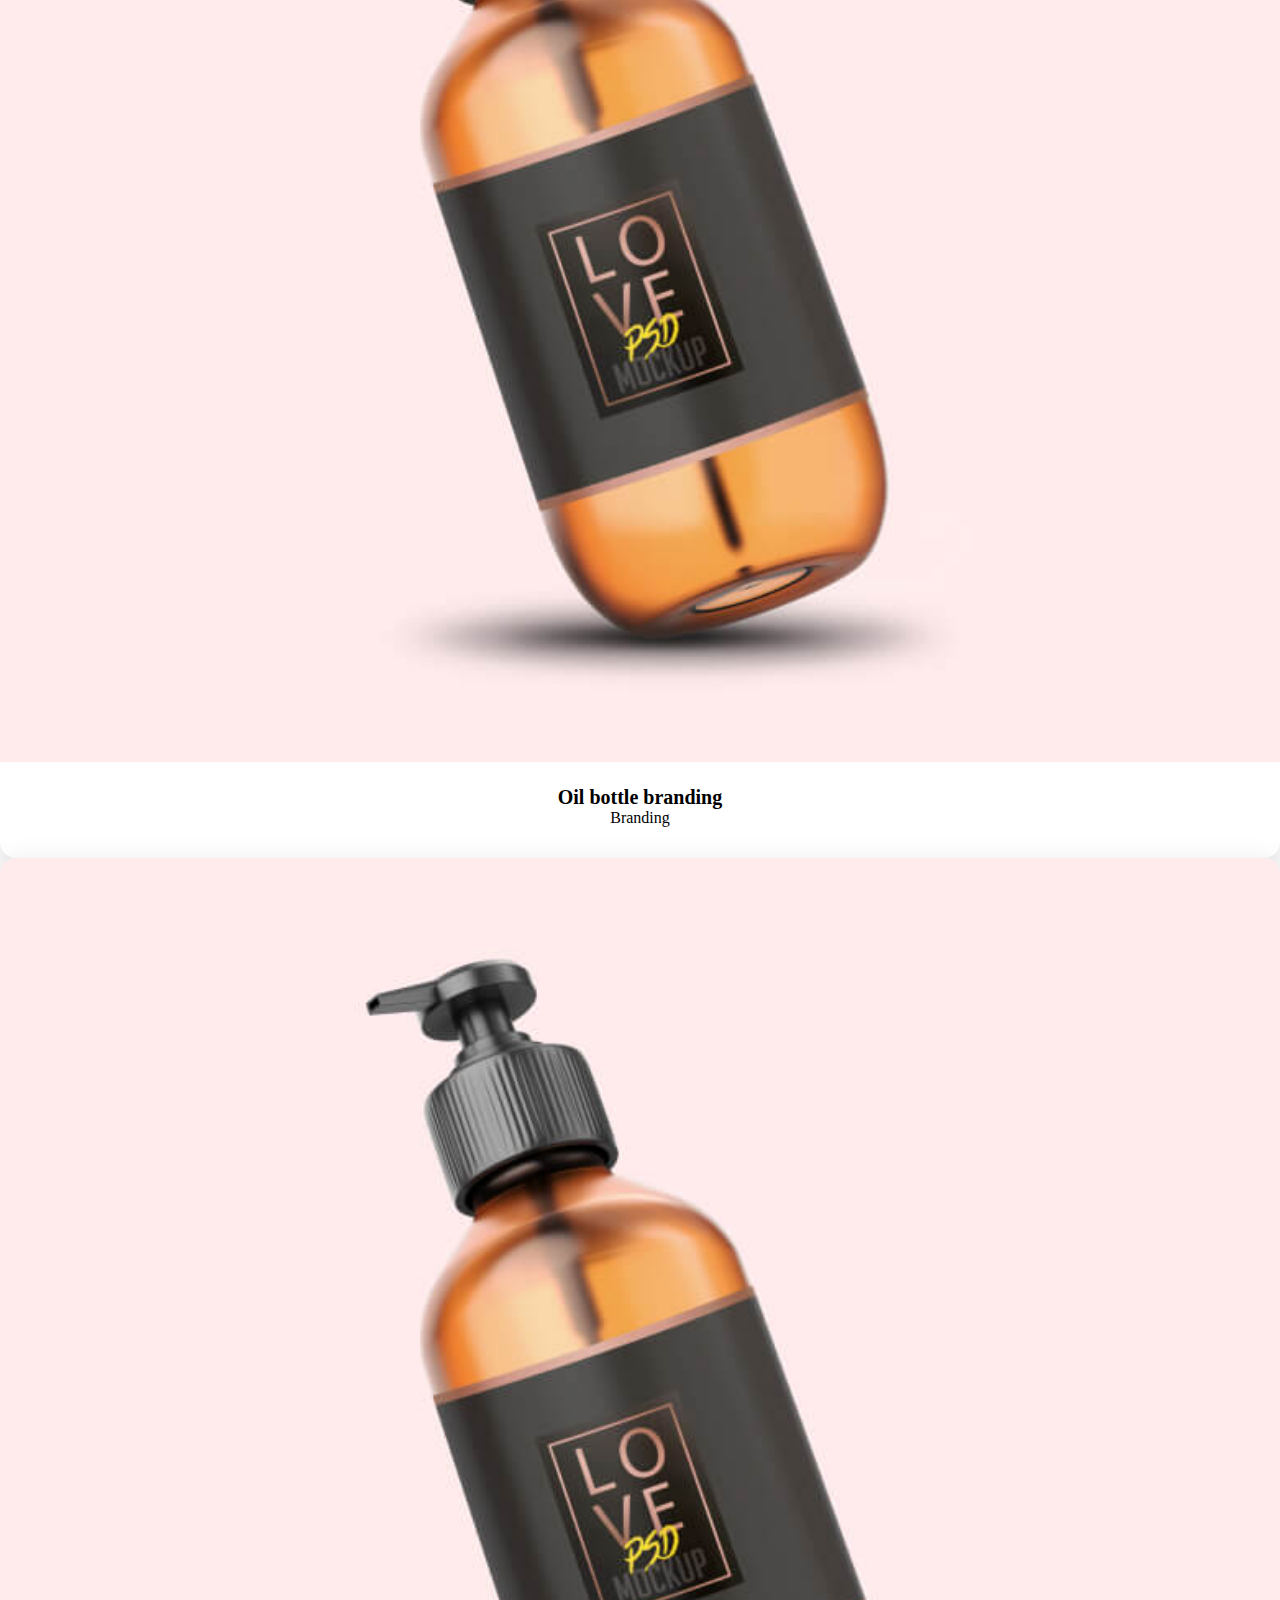
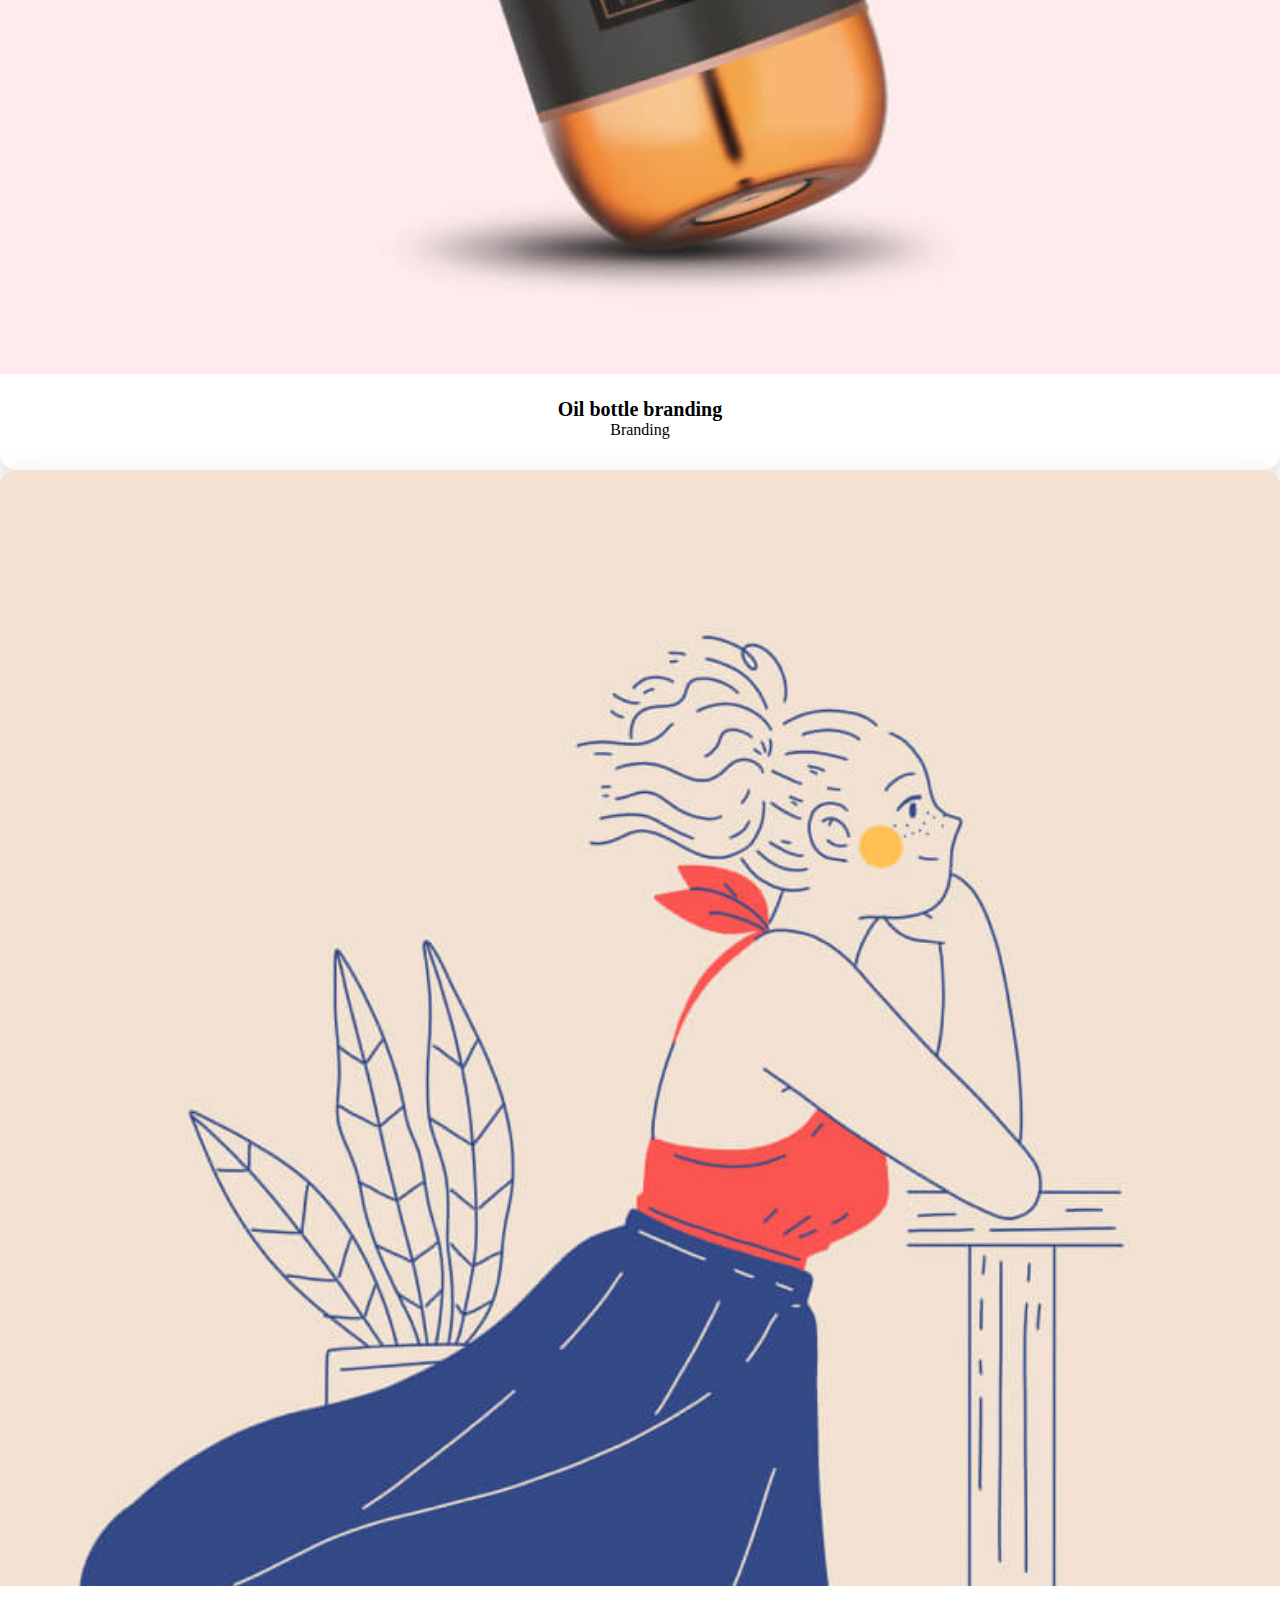
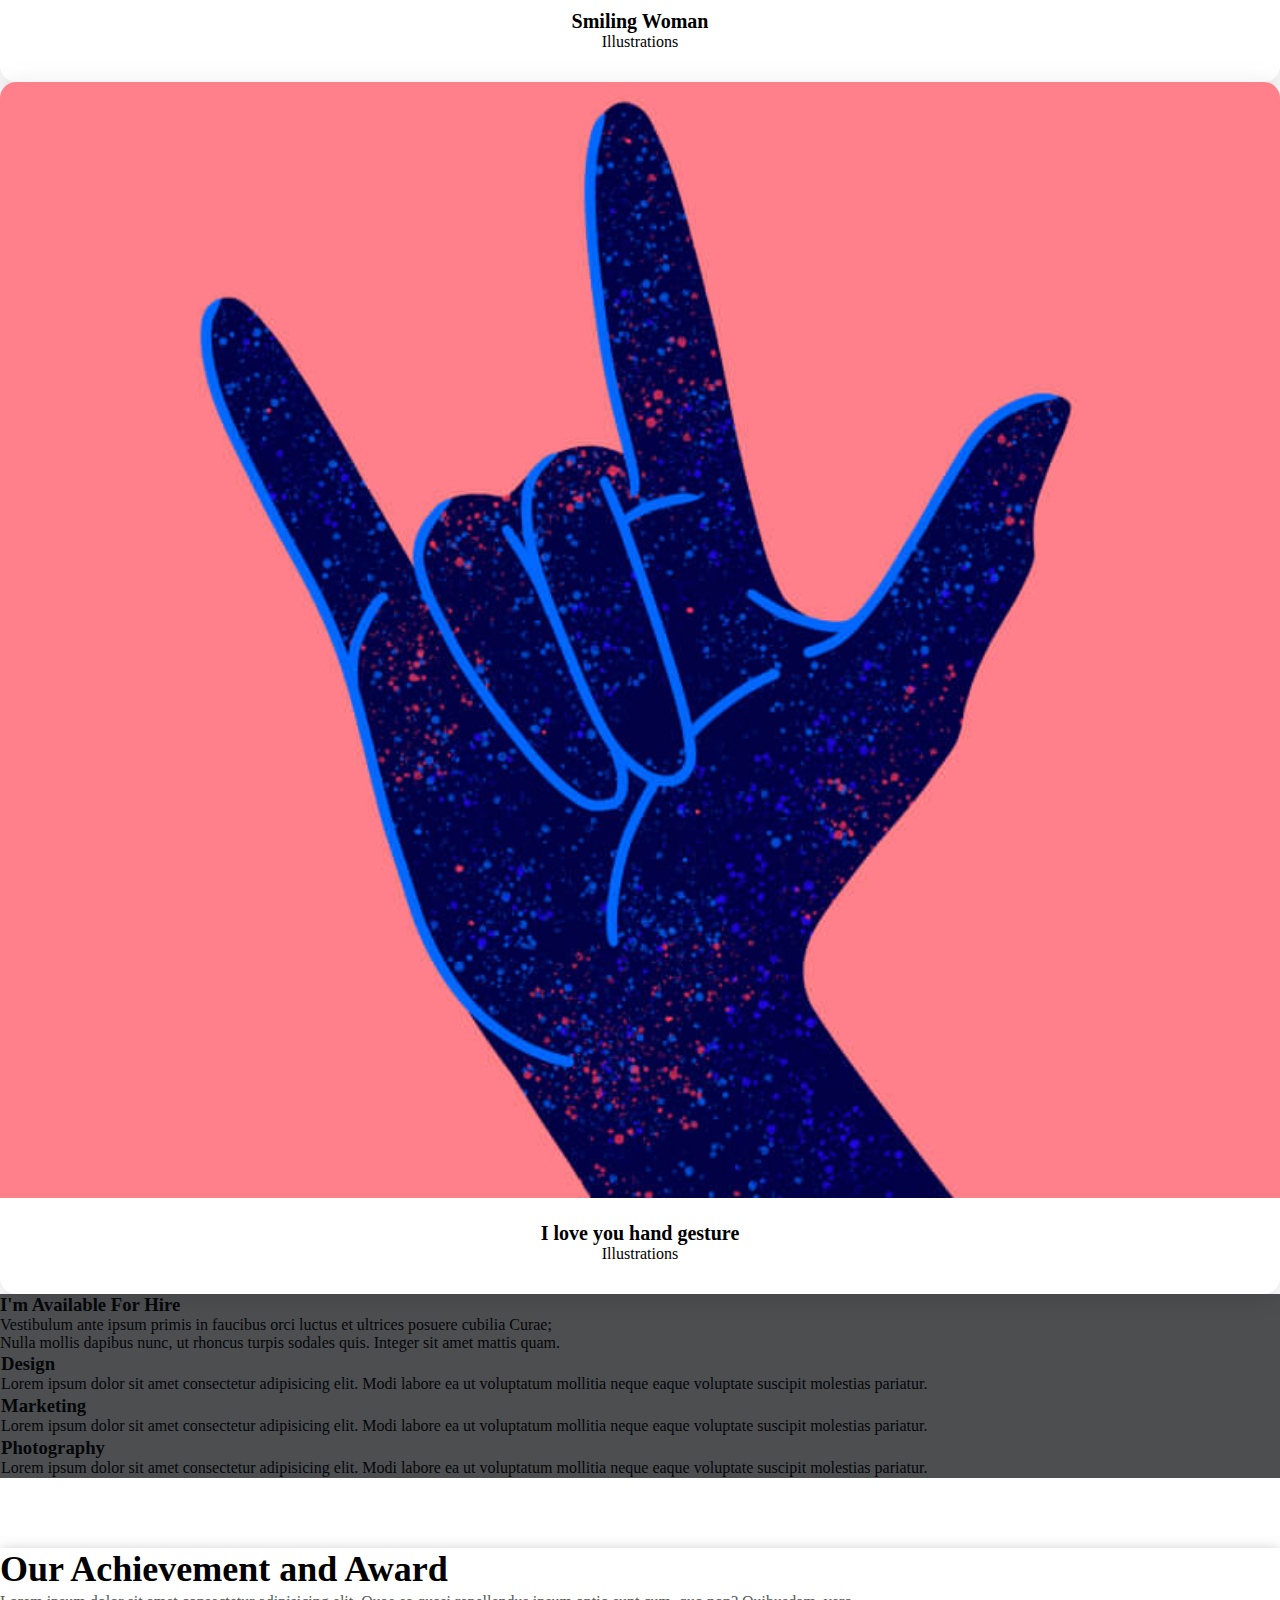
==== commit fd859ab5: "added award and footer" ====
--- a/index.html
+++ b/index.html
@@ -67,7 +67,7 @@
     <main>
         <section class="cyber_carousel">
             <div id="carouselExampleIndicators" class="carousel slide carousel-fade" data-bs-ride="carousel">
-                <div class="carousel-indicators">
+                <div class="carousel-indicators mb-4">
                     <button type="button" data-bs-target="#carouselExampleIndicators" data-bs-slide-to="0"
                         class="active" aria-current="true" aria-label="Slide 1"></button>
                     <button type="button" data-bs-target="#carouselExampleIndicators" data-bs-slide-to="1"
@@ -79,25 +79,31 @@
                     <div class="carousel-item active">
                         <img src="./img/finland.jpg" class="d-block w-100" alt="...">
                         <div class="carousel_content">
-                            <img src="./img/01-3.jpg" alt="">
-                            <h2>Our goals. Our mission.</h2>
-                            <p>How we help other companies to grow.</p>
+                            <img class="animate__animated animate__fadeInUp" src="./img/01-3.jpg" alt="">
+                            <h2 class="animate__animated animate__fadeInUp animate__delay-1s">Our goals. Our mission.
+                            </h2>
+                            <p class="animate__animated animate__fadeInUp animate__delay-2s">How we help other companies
+                                to grow.</p>
                         </div>
                     </div>
                     <div class="carousel-item">
                         <img src="./img/mountains.jpg" class="d-block w-100" alt="...">
                         <div class="carousel_content">
-                            <img src="./img/02-3.jpg" alt="">
-                            <h2>Our goals. Our mission.</h2>
-                            <p>How we help other companies to grow.</p>
+                            <img class="animate__animated animate__fadeInUp" src="./img/02-3.jpg" alt="">
+                            <h2 class="animate__animated animate__fadeInUp animate__delay-1s">Our goals. Our mission.
+                            </h2>
+                            <p class="animate__animated animate__fadeInUp animate__delay-2s">How we help other companies
+                                to grow.</p>
                         </div>
                     </div>
                     <div class="carousel-item">
                         <img src="./img/mountains-1.jpg" class="d-block w-100" alt="...">
                         <div class="carousel_content">
-                            <img src="./img/03-3.jpg" alt="">
-                            <h2>Our goals. Our mission.</h2>
-                            <p>How we help other companies to grow.</p>
+                            <img class="animate__animated animate__fadeInUp" src="./img/03-3.jpg" alt="">
+                            <h2 class="animate__animated animate__fadeInUp animate__delay-1s">Our goals. Our mission.
+                            </h2>
+                            <p class="animate__animated animate__fadeInUp animate__delay-2s">How we help other companies
+                                to grow.</p>
                         </div>
                     </div>
                 </div>
@@ -158,64 +164,139 @@
                                     <div class="project_item
                                     "><img src="./img/g1.jpg" alt="">
                                         <div class="project_text">
-                                            <h3>Drink can design</h3>
+                                            <h3>Apologetic robot holding flowers
+                                            </h3>
                                             <p>Branding</p>
                                         </div>
                                     </div>
                                 </div>
                                 <div class="col-12 col-md-6 col-xl-4">
                                     <div class="project_item
+                                    "><img src="./img/g2.jpg" alt="">
+                                        <div class="project_text">
+                                            <h3>Woman walking her small dog
+                                            </h3>
+                                            <p>Illustrations</p>
+                                        </div>
+                                    </div>
+                                </div>
+                                <div class="col-12 col-md-6 col-xl-4">
+                                    <div class="project_item
+                                    "><img src="./img/g3.jpg" alt="">
+                                        <div class="project_text">
+                                            <h3>Oil bottle branding
+                                            </h3>
+                                            <p>Branding</p>
+                                        </div>
+                                    </div>
+                                </div>
+                                <div class="col-12 col-md-6 col-xl-4">
+                                    <div class="project_item
+                                    "><img src="./img/g4.jpg" alt="">
+                                        <div class="project_text">
+                                            <h3>Smiling Woman
+                                            </h3>
+                                            <p>Illustrations</p>
+                                        </div>
+                                    </div>
+                                </div>
+                                <div class="col-12 col-md-6 col-xl-4">
+                                    <div class="project_item
+                                    "><img src="./img/g5.jpg" alt="">
+                                        <div class="project_text">
+                                            <h3>Drink can design
+                                            </h3>
+                                            <p>Packaging</p>
+                                        </div>
+                                    </div>
+                                </div>
+                                <div class="col-12 col-md-6 col-xl-4">
+                                    <div class="project_item
+                                    "><img src="./img/g6.jpg" alt="">
+                                        <div class="project_text">
+                                            <h3>I love you hand gesture
+                                            </h3>
+                                            <p>Illustrations</p>
+                                        </div>
+                                    </div>
+                                </div>
+                            </div>
+                        </div>
+                        <div class="tab-pane fade" id="profile-tab-pane" role="tabpanel" aria-labelledby="profile-tab"
+                            tabindex="0">
+                            <div class="row g-5">
+                                <div class="col-12 col-md-6 col-xl-4">
+                                    <div class="project_item
                                     "><img src="./img/g1.jpg" alt="">
                                         <div class="project_text">
-                                            <h3>Drink can design</h3>
+                                            <h3>Apologetic robot holding flowers
+                                            </h3>
                                             <p>Branding</p>
                                         </div>
                                     </div>
                                 </div>
                                 <div class="col-12 col-md-6 col-xl-4">
                                     <div class="project_item
-                                    "><img src="./img/g1.jpg" alt="">
-                                        <div class="project_text">
-                                            <h3>Drink can design</h3>
+                                    "><img src="./img/g2.jpg" alt="">
+                                        <div class="project_text">
+                                            <h3>Woman walking her small dog
+                                            </h3>
+                                            <p>Illustrations</p>
+                                        </div>
+                                    </div>
+                                </div>
+                                <div class="col-12 col-md-6 col-xl-4">
+                                    <div class="project_item
+                                    "><img src="./img/g3.jpg" alt="">
+                                        <div class="project_text">
+                                            <h3>Oil bottle branding
+                                            </h3>
                                             <p>Branding</p>
                                         </div>
                                     </div>
                                 </div>
-                                <div class="col-12 col-md-6 col-xl-4">
-                                    <div class="project_item
-                                    "><img src="./img/g1.jpg" alt="">
-                                        <div class="project_text">
-                                            <h3>Drink can design</h3>
+                            </div>
+                        </div>
+                        <div class="tab-pane fade" id="contact-tab-pane" role="tabpanel" aria-labelledby="contact-tab"
+                            tabindex="0">
+                            <div class="row g-5">
+                                <div class="col-12 col-md-6 col-xl-4">
+                                    <div class="project_item
+                                    "><img src="./img/g3.jpg" alt="">
+                                        <div class="project_text">
+                                            <h3>Oil bottle branding
+                                            </h3>
                                             <p>Branding</p>
                                         </div>
                                     </div>
                                 </div>
                                 <div class="col-12 col-md-6 col-xl-4">
                                     <div class="project_item
-                                    "><img src="./img/g1.jpg" alt="">
-                                        <div class="project_text">
-                                            <h3>Drink can design</h3>
-                                            <p>Branding</p>
-                                        </div>
-                                    </div>
-                                </div>
-                                <div class="col-12 col-md-6 col-xl-4">
-                                    <div class="project_item
-                                    "><img src="./img/g1.jpg" alt="">
-                                        <div class="project_text">
-                                            <h3>Drink can design</h3>
-                                            <p>Branding</p>
-                                        </div>
-                                    </div>
-                                </div>
-                            </div>
-                        </div>
-                        <div class="tab-pane fade" id="profile-tab-pane" role="tabpanel" aria-labelledby="profile-tab"
-                            tabindex="0">...</div>
-                        <div class="tab-pane fade" id="contact-tab-pane" role="tabpanel" aria-labelledby="contact-tab"
-                            tabindex="0">...</div>
+                                    "><img src="./img/g4.jpg" alt="">
+                                        <div class="project_text">
+                                            <h3>Smiling Woman
+                                            </h3>
+                                            <p>Illustrations</p>
+                                        </div>
+                                    </div>
+                                </div>
+                            </div>
+                        </div>
                         <div class="tab-pane fade" id="disabled-tab-pane" role="tabpanel" aria-labelledby="disabled-tab"
-                            tabindex="0">...</div>
+                            tabindex="0">
+                            <div class="row g-5">
+                                <div class="col-12 col-md-6 col-xl-4">
+                                    <div class="project_item
+                                    "><img src="./img/g6.jpg" alt="">
+                                        <div class="project_text">
+                                            <h3>I love you hand gesture
+                                            </h3>
+                                            <p>Illustrations</p>
+                                        </div>
+                                    </div>
+                                </div>
+                            </div>
+                        </div>
                     </div>
                 </div>
             </div>
@@ -247,16 +328,16 @@
                         </div>
                         <div class="col-12 col-xl-4">
                             <div class="avai_item text-white text-center px-4 py-5 rounded-3">
-                                <i class="fa-solid fa-paintbrush text-success fs-1"></i>
-                                <h3 class="my-3">Design</h3>
+                                <i class="fa-solid fa-shekel-sign text-success fs-1"></i>
+                                <h3 class="my-3">Marketing </h3>
                                 <p>Lorem ipsum dolor sit amet consectetur adipisicing elit. Modi labore ea ut voluptatum
                                     mollitia neque eaque voluptate suscipit molestias pariatur.</p>
                             </div>
                         </div>
                         <div class="col-12 col-xl-4">
                             <div class="avai_item text-white text-center px-4 py-5 rounded-3">
-                                <i class="fa-solid fa-paintbrush text-success fs-1"></i>
-                                <h3 class="my-3">Design</h3>
+                                <i class="fa-solid fa-camera text-success fs-1"></i>
+                                <h3 class="my-3">Photography </h3>
                                 <p>Lorem ipsum dolor sit amet consectetur adipisicing elit. Modi labore ea ut voluptatum
                                     mollitia neque eaque voluptate suscipit molestias pariatur.</p>
                             </div>
@@ -266,9 +347,68 @@
 
             </div>
         </section>
+        <section class="award ">
+            <div class="award_bg "></div>
+            <div class="container-lg">
+                <div class="row">
+                    <div class="col-12 col-md-6 col-lg-5">
+                        <div class="award_left border rounded-3 p-5">
+                            <h2 class="fw-bold">Our Achievement and Award </h2>
+                            <p class="my-3">Lorem ipsum dolor sit amet consectetur adipisicing elit. Quae ea quasi
+                                repellendus ipsum
+                                optio sunt cum, quo non? Quibusdam, vero.</p>
+                        </div>
+                    </div>
+                    <div class="col-12 col-md-6 col-lg-7">
+                        <div class="award_right py-5">
+                            <div class="award_message">
+                                <p>Lorem ipsum dolor sit amet consectetur adipisicing elit. Quod inventore ipsam
+                                    asperiores quas autem deleniti nihil praesentium iusto perferendis porro assumenda
+                                    dolor quibusdam, placeat similique vitae, tempore id repellendus adipisci aperiam
+                                    labore. Cumque, et quae.
+                                </p>
+                            </div>
+                            <div class="row">
+                                <div class="col">
+                                    <img class="img-fluid" src="./img/award-1.png" alt="">
+                                </div>
+                                <div class="col">
+                                    <img class="img-fluid" src="./img/award-2.png" alt="">
+                                </div>
+                                <div class="col">
+                                    <img class="img-fluid" src="./img/award-3.png" alt="">
+                                </div>
+                                <div class="col">
+                                    <img class="img-fluid" src="./img/award-4.png" alt="">
+                                </div>
+                                <div class="col">
+                                    <img class="img-fluid" src="./img/award-5.png" alt="">
+                                </div>
+                            </div>
+                        </div>
+                    </div>
+                </div>
+            </div>
+        </section>
     </main>
-    <footer>
+    <footer class="py-5">
         <!-- place footer here -->
+        <div class="container-lg text-white text-center">
+            <div class="footer_social py-4">
+                <a href=""><i class="fa-brands fa-facebook-f"></i></a>
+                <a href=""><i class="fa-brands fa-twitter"></i></a>
+                <a href=""><i class="fa-brands fa-instagram"></i></a>
+                <a href=""><i class="fa-brands fa-google-plus-g"></i></a>
+                <a href=""><i class="fa-brands fa-linkedin"></i></a>
+            </div>
+            <hr>
+            <div class="footer_copy">
+                <p>© 2021 CyberPortfolio. All rights reserved | Designed by <a
+                        href="https://cybersoft.edu.vn/bootcamp-lap-trinh-front-end-tu-zero-co-viec-lam/" target="
+                        ">Cybersoft</a>
+                </p>
+            </div>
+        </div>
     </footer>
     <!-- Bootstrap JavaScript Libraries -->
     <script src="https://cdn.jsdelivr.net/npm/@popperjs/core@2.11.6/dist/umd/popper.min.js"
--- a/css/style.css
+++ b/css/style.css
@@ -15,7 +15,7 @@
 
 
 header nav .nav-link.active{
-    color: green !important;
+    color: #35a22c !important;
 }
 
 header nav .nav-item {
@@ -27,7 +27,7 @@
     position: absolute;
     height: 2px;
     width: 0;
-    background-color: green;
+    background-color: #35a22c;
     bottom: 0;
     left: 0;
 }
@@ -67,7 +67,7 @@
 }
 
 .cyber_carousel .carousel-inner h2{
-    font-size: 70px;
+    font-size: 56px;
 }
 
 .cyber_carousel .carousel-item{
@@ -107,9 +107,10 @@
 
 
 .cyber_carousel .carousel-indicators button{
-    width: 15px;
-    height: 15px;
+    width: 12px;
+    height: 12px;
     border-radius: 50%;
+    margin-bottom: 70px;
 }
 
 /* .cyber_carousel .carousel-indicators button:hover{
@@ -179,6 +180,7 @@
     color: #35a22c;
 }
 
+
 /* available css */
 .available{
     background-image: url(../img/3.jpg);
@@ -205,6 +207,78 @@
     background-color: black;
     border: 1px solid white;
 }
+
+/* Award css */
+
+.award{
+    padding: 70px 0;
+    position: relative;
+}
+
+.award .award_bg{
+    background-image: url(../img/memphis_3.png);
+    background-repeat: no-repeat;
+    background-position: bottom left;
+    position: absolute;
+    background-size: 50% auto;
+    opacity: .5;
+    width: 100%;
+    height: 100%;
+    top: 0;
+    left: 0;
+}
+
+.award .award_left h2{
+    font-size: 36px;
+}
+
+.award p {
+    color: #585858;
+    line-height: 24px;
+}
+
+.award .award_left{
+    box-shadow: rgba(0, 0, 0, 0.35) 0px 5px 15px!important
+}
+
+
+/* footer css */
+footer {
+    background-color: #222;
+}
+
+footer .footer_social a{
+    color: #aaa;
+}
+
+footer .footer_social i{
+    width: 42px;
+    height: 42px;
+    line-height: 42px;
+    border-radius: 50%;
+    border: 1px solid #454545;
+    transition: all .5s;
+}
+
+footer .footer_social a:hover i{
+    border: 1px solid #35a22c;
+    color: #35a22c;
+}
+
+footer .footer_copy {
+    color: #aaa;
+}
+
+footer .footer_copy a{
+    text-decoration: none;
+    color: #aaa;
+    transition: all 0.5s;
+}
+
+footer .footer_copy a:hover{
+    color: #35a22c;
+}
+
 
 @media screen and (max-width: 576px) {
     .cyber_carousel .carousel-inner h2{
